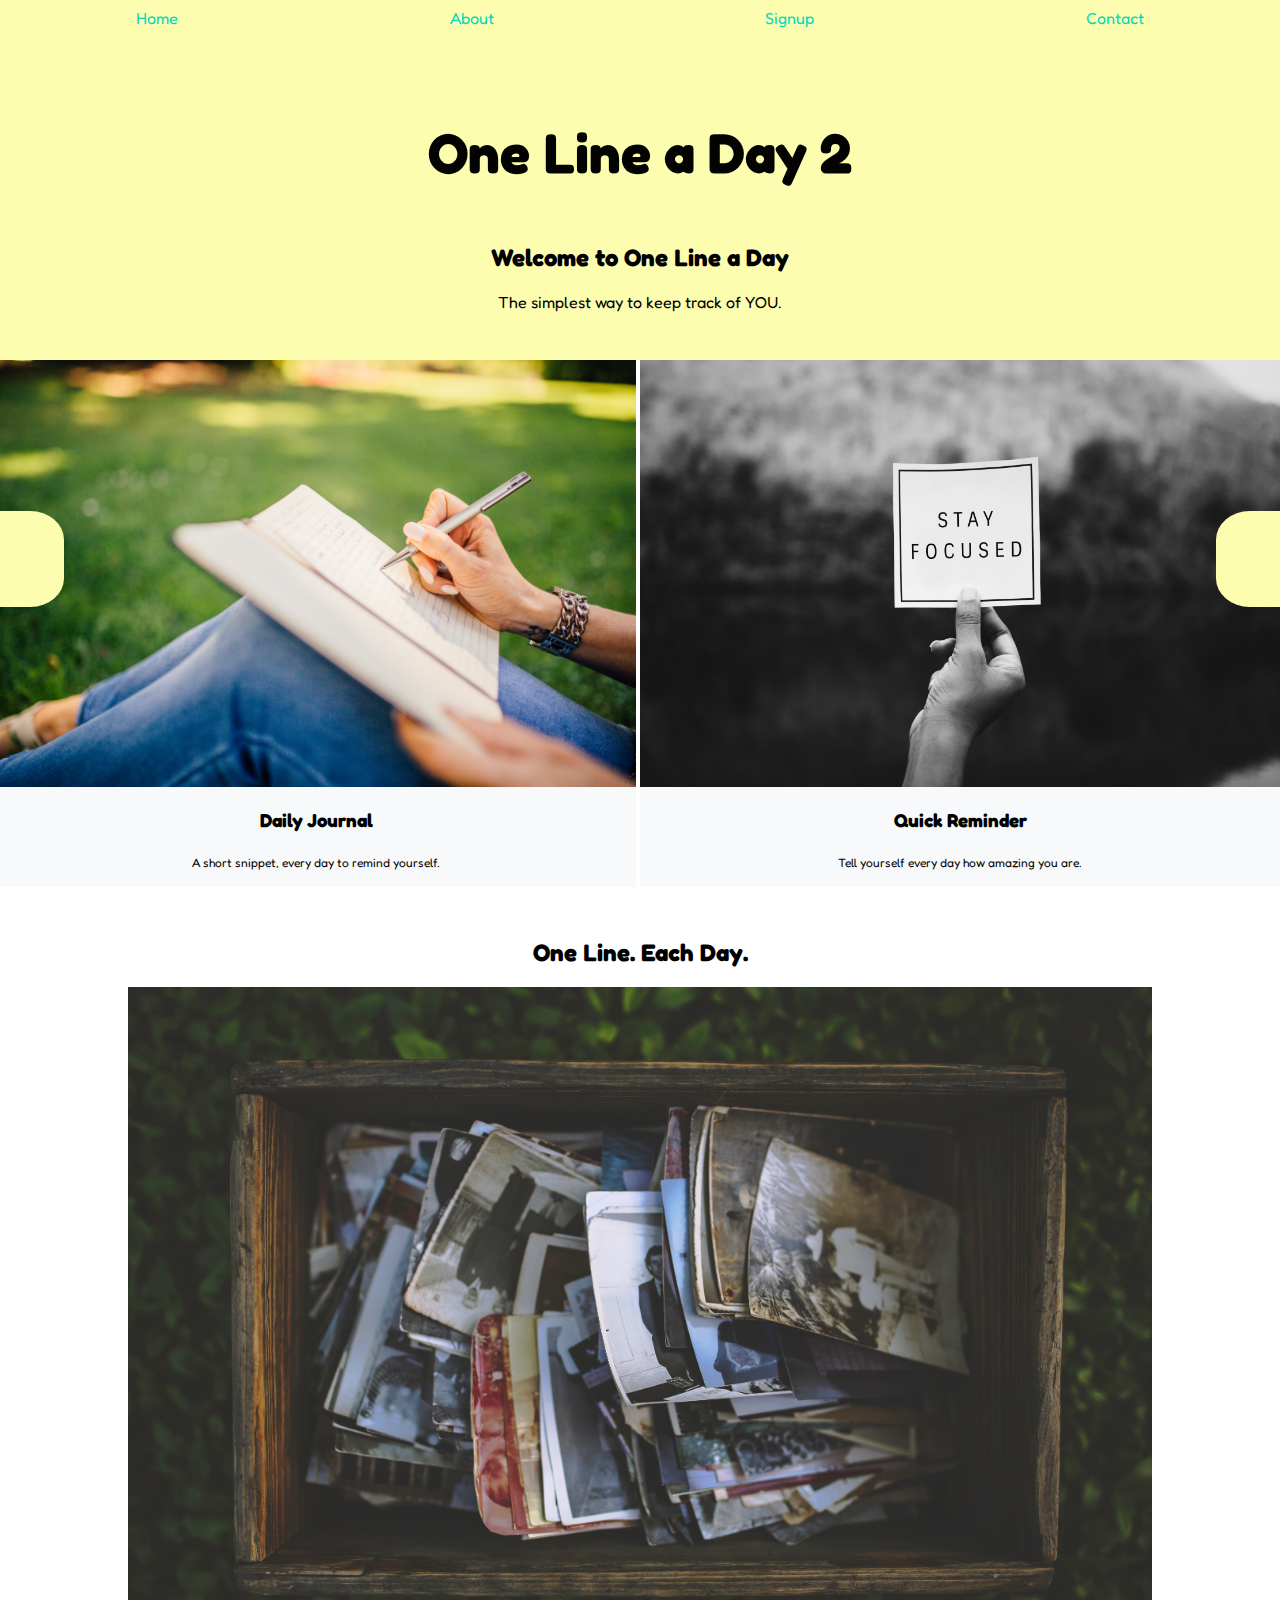
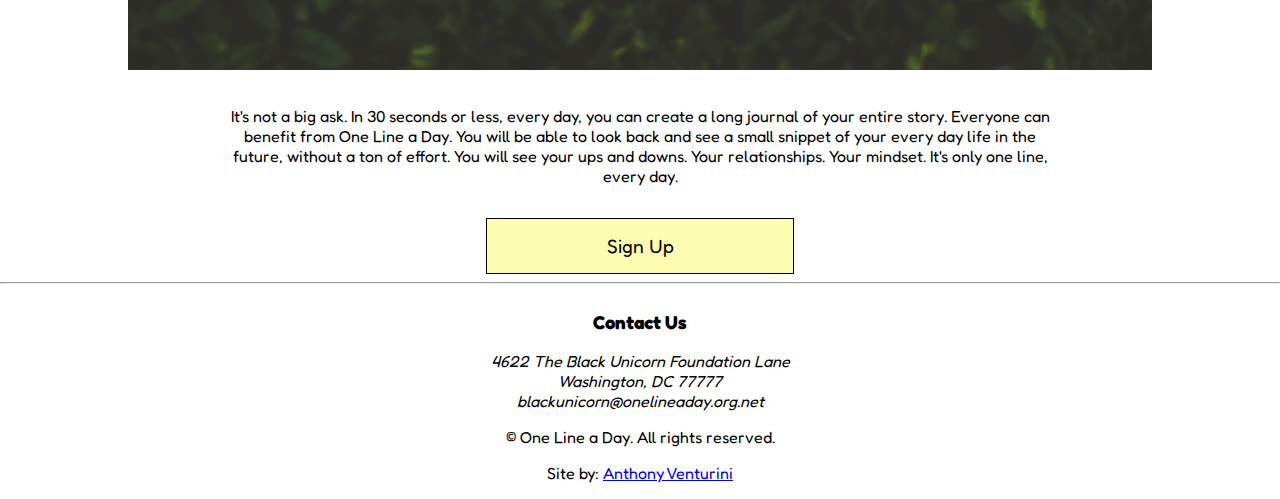
==== index.html @ 05a166d4 "add all structure to HTML, image files, as well as CSS to page -- lengthy commit due to pushing file" ====
<!DOCTYPE html>
<html>

<head>
    <title>One Line a Day</title>
    <meta charset="utf-8">
    <meta name="viewport" content="width=device-width, initial-scale=1, user-scalable=no">
    <link href="https://fonts.googleapis.com/css?family=Fredoka+One|Muli" rel="stylesheet">
    <link rel="stylesheet" href="index.less/index.css">
    <script src="index.js"></script>
</head>
<!-- Navigation -->
<nav id="main">
    <a class="top" href="">Home</a>
    <a class="top" href="">About</a>

    <a class="top" href="">Signup</a>
    <a class="top" href="">Contact</a>
</nav>

<body class="homepage">
    <!-- Banner -->
    <section id="banner">
        <header>
            <h1>One Line a Day 2</h1>
        </header>
        <div class="tops">

            <h2>Welcome to One Line a Day</h2>
            <p>
                The simplest way to keep track of YOU.
            </p>
        </div>
    </section>
    <div id="container">
        <!-- Carousel -->
        <section class="carousel">
            <div class="reel" style="overflow: visible; transform: translate(-4px, 0px);">

                <article class="">
                    <img src="images/pic01.jpg" alt="">
                    <header>
                        <h3>Daily Journal</h3>
                    </header>
                    <p>A short snippet, every day to remind yourself.
                    </p>
                </article>

                <article class="">
                    <img src="images/pic02.jpg" alt="">
                    <header>
                        <h3></a>Quick Reminder</h3>
                    </header>
                    <p>Tell yourself every day how amazing you are.</p>
                </article>

                <article class="">
                    <img src="images/pic03.jpg" alt="">
                    <header>
                        <h3>Looking Back</h3>
                    </header>
                    <p>So you never forget how far you have come.</p>
                </article>

                <article class="">
                    <img src="images/pic04.jpg" alt="">
                    <header>
                        <h3>Entertain yourself</h3>
                    </header>
                    <p>Be creative and have fun.</p>
                </article>

                <article class="">
                    <img src="images/pic05.jpg" alt="">
                    <header>
                        <h3>Something to share</h3>
                    </header>
                    <p>Each snippet is not just something personal.
                    </p>
                </article>

                <article class="">
                    <img src="images/pic01.jpg" alt=""></a>
                    <header>
                        <h3>Daily Journal</h3>
                    </header>
                    <p>A short snippet, every day to remind yourself who you are.
                    </p>
                </article>

                <article class="">
                    <img src="images/pic02.jpg" alt=""></a>
                    <header>
                        <h3><a href="#"></a>Quick Reminder</h3>
                    </header>
                    <p>Tell yourself every day how amazing you are.</p>
                </article>

                <article class="">
                    <img src="images/pic03.jpg" alt="">
                    <header>
                        <h3>Looking Back</h3>
                    </header>
                    <p>So you never forget how far you have come.</p>
                </article>

                <article class="">
                    <img src="images/pic04.jpg" alt="">
                    <header>
                        <h3>Entertain yourself</h3>
                    </header>
                    <p>Be creative and have fun.</p>
                </article>

                <article class="">
                    <img src="images/pic05.jpg" alt="">
                    <header>
                        <h3>Something to share</h3>
                    </header>
                    <p>Each snippet is not just something personal.
                    </p>
                </article>

            </div>
            <span class="forward" style=""></span><span class="backward" style=""></span>
        </section>

        <!-- Main -->
        <div class="wrapper">

            <article>
                <h2>One Line. Each Day.</h2>
                <a href="#" class="featured"><img src="images/pic03.jpg" alt=""></a>


                <p>
                    It's not a big ask. In 30 seconds or less, every day, you can create
                    a long journal of your entire story.

                    Everyone can benefit from One Line a Day. You will be able to look back and
                    see a small snippet of your every day life in the future, without a ton of
                    effort. You will see your ups and downs. Your relationships. Your mindset.
                    It's only one line, every day.
                </p>
                <button>
                    <a href="#" class="button">Sign Up</a>
                </button>
            </article>

        </div>

    </div>


    <hr>

    <div class="bottom">
        <!-- Contact -->
        <footer>
            <header>
                <h3>Contact Us</h3>
            </header>
            <address>
                4622 The Black Unicorn Foundation Lane <br>
                Washington, DC 77777 <br>
                blackunicorn@onelineaday.org.net
            </address>


            <!-- Copyright -->
            <div class="copyright">

                <p>© One Line a Day. All rights reserved.<p>
                        <p>Site by: <a href="http://github.com/adventurini">Anthony Venturini</a></p>

            </div>
        </footer>
    </div>

</body>

</html>
---- index.less/index.css ----
h1,
h2,
h3,
h4 .tops,
p,
button,
address,
ul,
ol {
  font-family: Fredoka One;
  text-align: center;
  text-decoration: none;
  color: black;
}
h1 {
  padding-top: 1rem;
  font-size: 3.5rem;
  color: #030301;
}
#main {
  display: flex;
  justify-content: space-around;
  width: 100%;
  height: 2rem;
  background-color: #FCFDAF;
}
#main a.top {
  text-decoration: none;
  color: #00D9C0;
  margin-top: 0.5rem;
  font-family: Fredoka One;
  background-color: #FCFDAF;
}
#main a:hover {
  color: #FF4365;
}
body {
  margin: 0 auto;
}
#banner {
  display: flex;
  justify-content: center;
  height: 100%;
  background-color: #FCFDAF;
  flex-wrap: wrap;
  padding: 2rem;
}
#banner header {
  width: 80%;
}
#banner .tops {
  width: 80%;
}
.container {
  width: 100%;
  margin: 0 auto;
}
.carousel {
  position: relative;
  overflow: hidden;
  padding: 0 0 2em 0;
  margin-bottom: 0;
}
.carousel .forward:before,
.carousel .backward:before {
  content: '';
  display: none;
  width: 7em;
  height: 6em;
  border-radius: 30%;
  background-color: #FCFDAF;
  position: absolute;
  top: 50%;
  margin-top: -8em;
  -moz-transition: background-color 0.35s ease-in-out;
  -webkit-transition: background-color 0.35s ease-in-out;
  -o-transition: background-color 0.35s ease-in-out;
  -ms-transition: background-color 0.35s ease-in-out;
  transition: background-color 0.35s ease-in-out;
  -webkit-backface-visibility: hidden;
}
@media (min-width: 500px) {
  .carousel .forward:before,
  .carousel .backward:before {
    display: block;
  }
}
.carousel .forward:after,
.carousel .backward:after {
  content: '';
  width: 3em;
  height: 3em;
  position: absolute;
  top: 50%;
  margin: -1.5em 0 0 0;
  background: url("images/arrow.svg") no-repeat center center;
}
.carousel .forward:hover:before,
.carousel .backward:hover:before {
  background-color: #FF4365;
  cursor: pointer;
}
.carousel .forward {
  right: 0;
}
.carousel .forward:before {
  right: -3em;
}
.carousel .forward:after {
  right: -0.25em;
}
.carousel .backward {
  left: 0;
}
.carousel .backward:before {
  left: -3em;
}
.carousel .backward:after {
  left: -0.25em;
  -moz-transform: scaleX(-1);
  -webkit-transform: scaleX(-1);
  -ms-transform: scaleX(-1);
  transform: scaleX(-1);
}
.carousel .reel {
  white-space: nowrap;
  position: relative;
  -webkit-overflow-scrolling: touch;
  padding: 0 2em 0 2em;
}
@media (min-width: 500px) {
  .carousel .reel {
    padding: 0;
  }
}
.carousel article {
  display: block;
  background: #F8F9FA;
  text-align: center;
  white-space: normal;
  -moz-transition: opacity 0.75s ease-in-out;
  -webkit-transition: opacity 0.75s ease-in-out;
  -ms-transition: opacity 0.75s ease-in-out;
  transition: opacity 0.75s ease-in-out;
}
@media (min-width: 500px) {
  .carousel article {
    display: inline-block;
    width: 50%;
  }
}
.carousel article img {
  position: relative;
  top: 0;
  width: 100%;
}
.carousel article p {
  text-align: center;
  font-size: 0.75rem;
  padding: 0.3rem;
}
.wrapper {
  display: flex;
  justify-content: center;
}
.wrapper article {
  display: flex;
  justify-content: center;
  flex-wrap: wrap;
  width: 80%;
}
.wrapper article a img {
  width: 100%;
  text-align: center;
}
.wrapper article button {
  border: 1px solid #030301;
  padding: 15px;
  width: 30%;
  background-color: #FCFDAF;
}
.wrapper article button a {
  font-size: 1.2rem;
  color: #030301;
  text-decoration: none;
}
.wrapper article button:hover {
  cursor: pointer;
  background-color: #FF4365;
}
.wrapper article p {
  width: 80%;
  padding: 1rem;
}
.bottom {
  display: flex;
  justify-content: center;
}
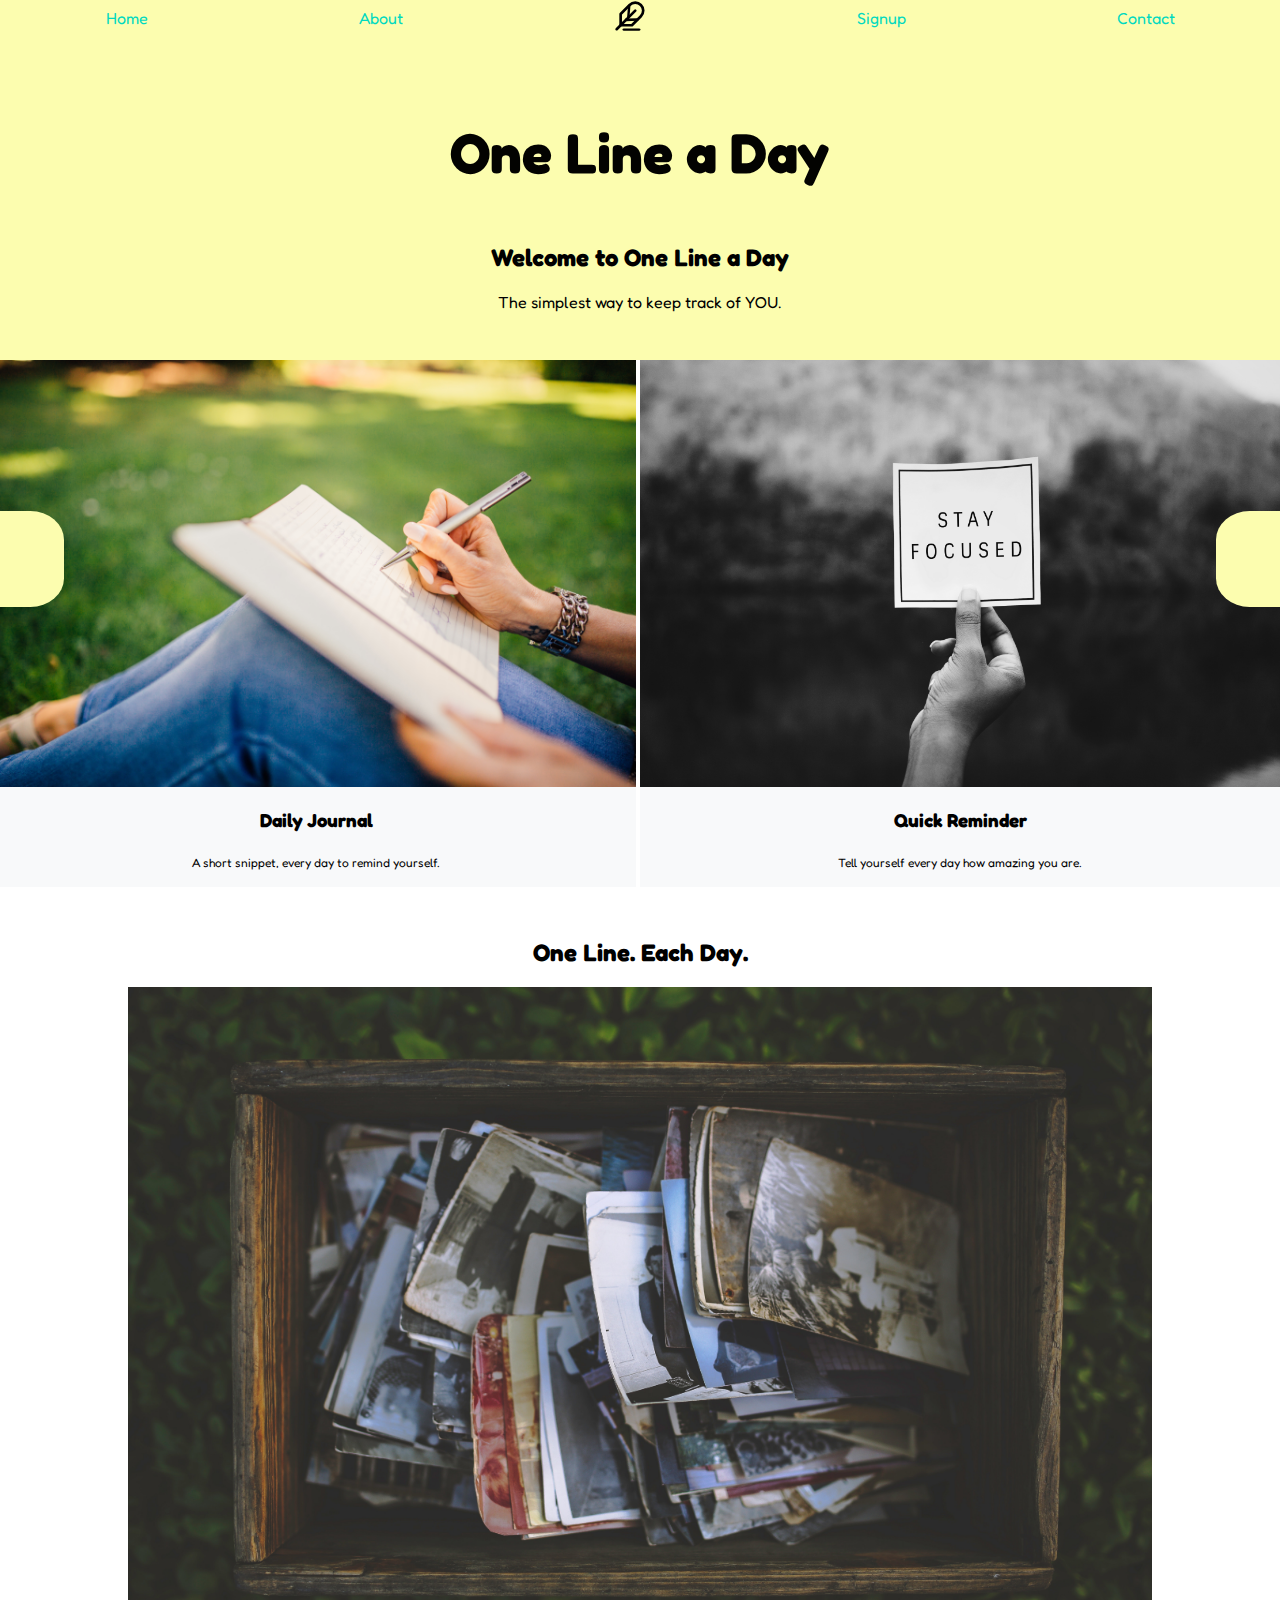
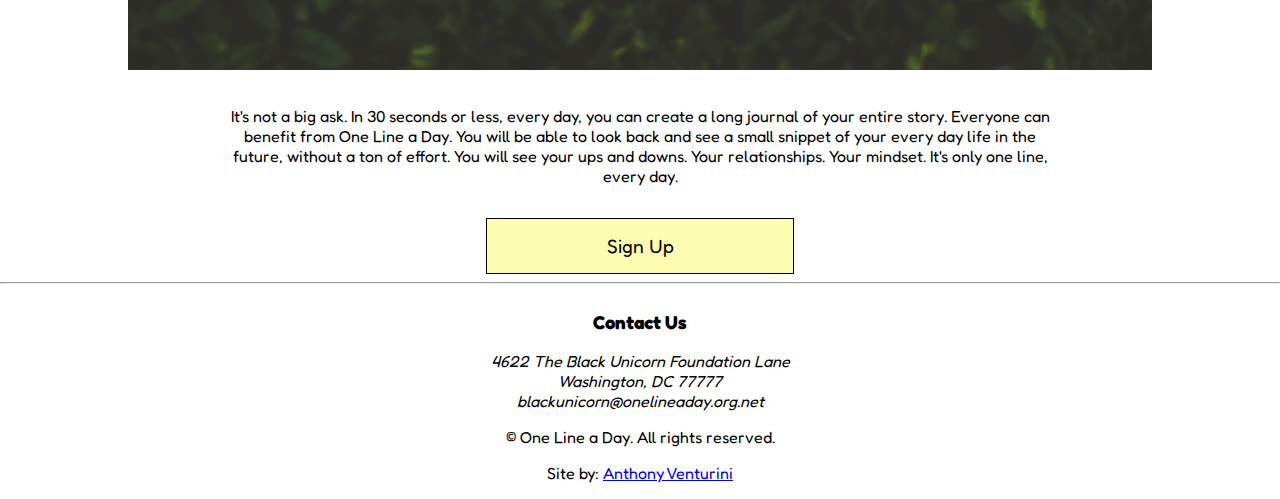
==== commit a46a4b50: "add logo to nav" ====
--- a/index.html
+++ b/index.html
@@ -13,7 +13,7 @@
 <nav id="main">
     <a class="top" href="">Home</a>
     <a class="top" href="">About</a>
-
+    <img src="images/logo.svg" alt="">
     <a class="top" href="">Signup</a>
     <a class="top" href="">Contact</a>
 </nav>
@@ -22,7 +22,7 @@
     <!-- Banner -->
     <section id="banner">
         <header>
-            <h1>One Line a Day 2</h1>
+            <h1>One Line a Day</h1>
         </header>
         <div class="tops">
 
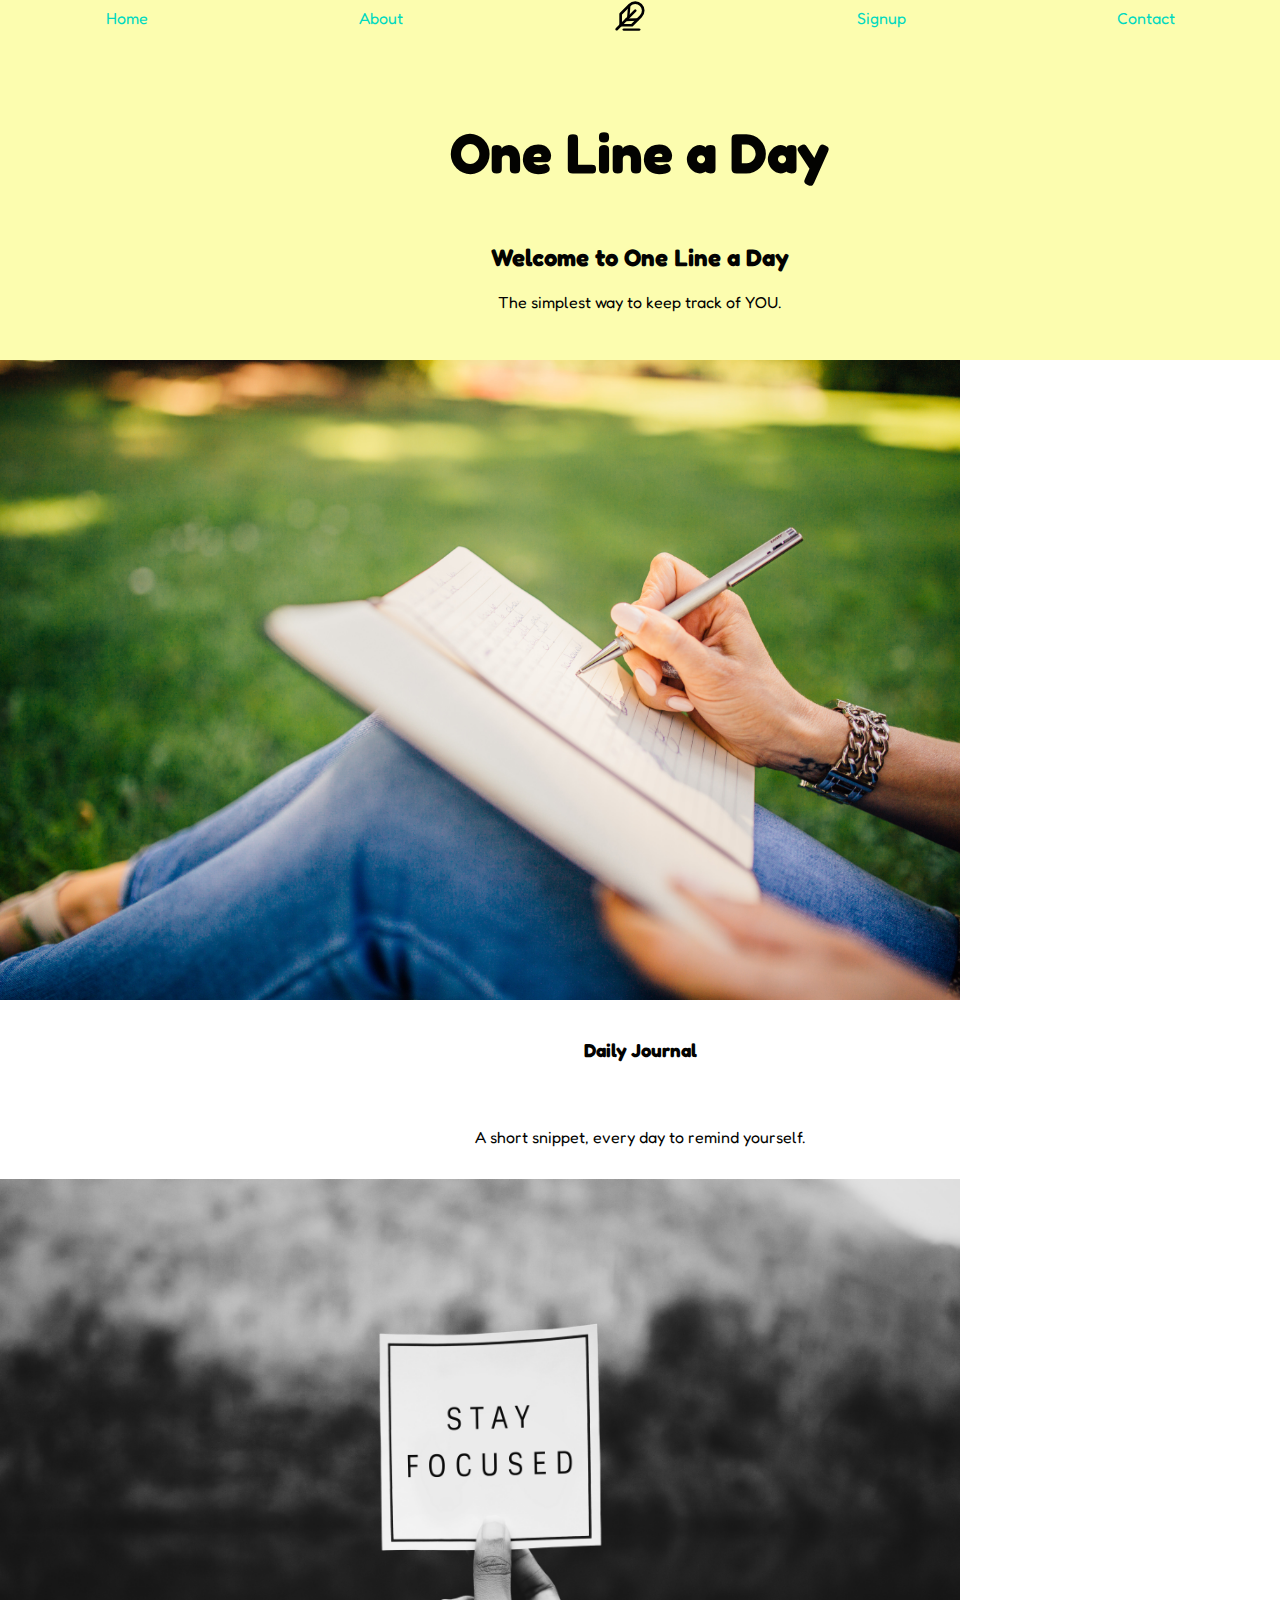
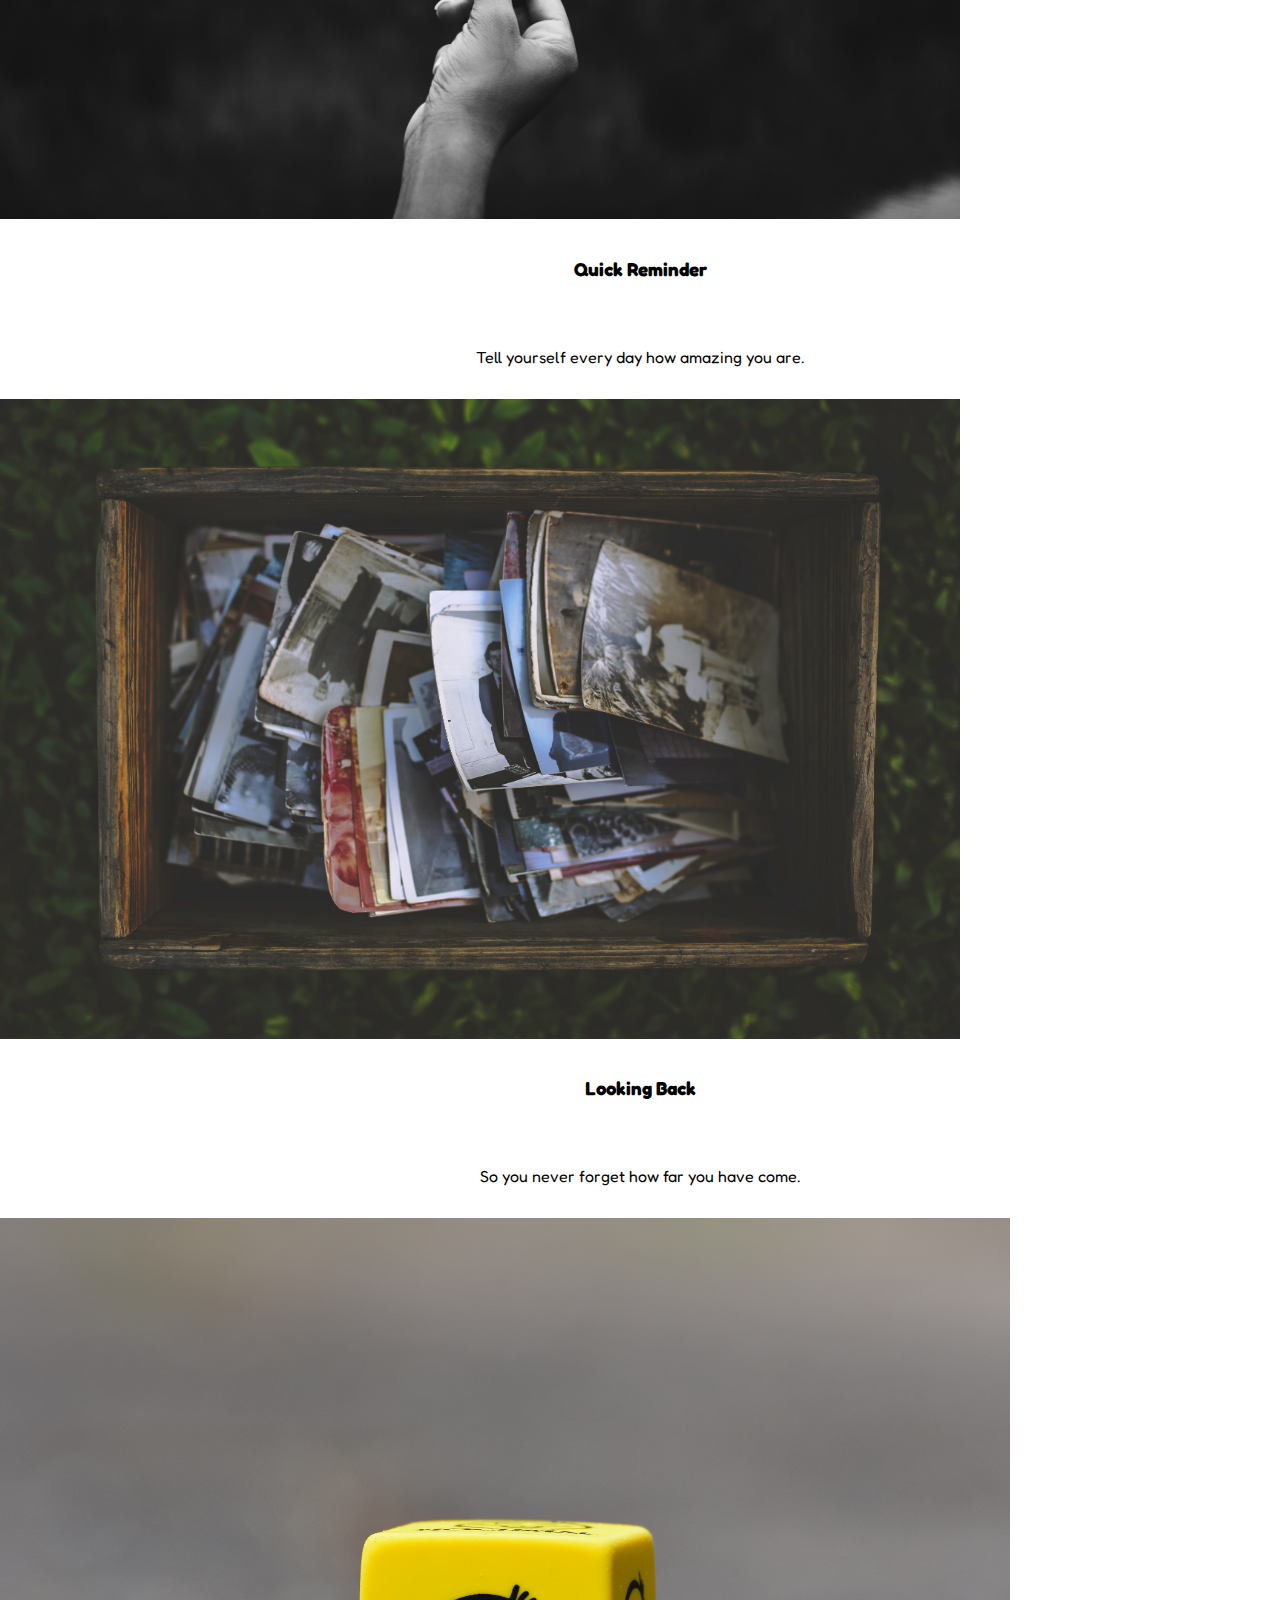
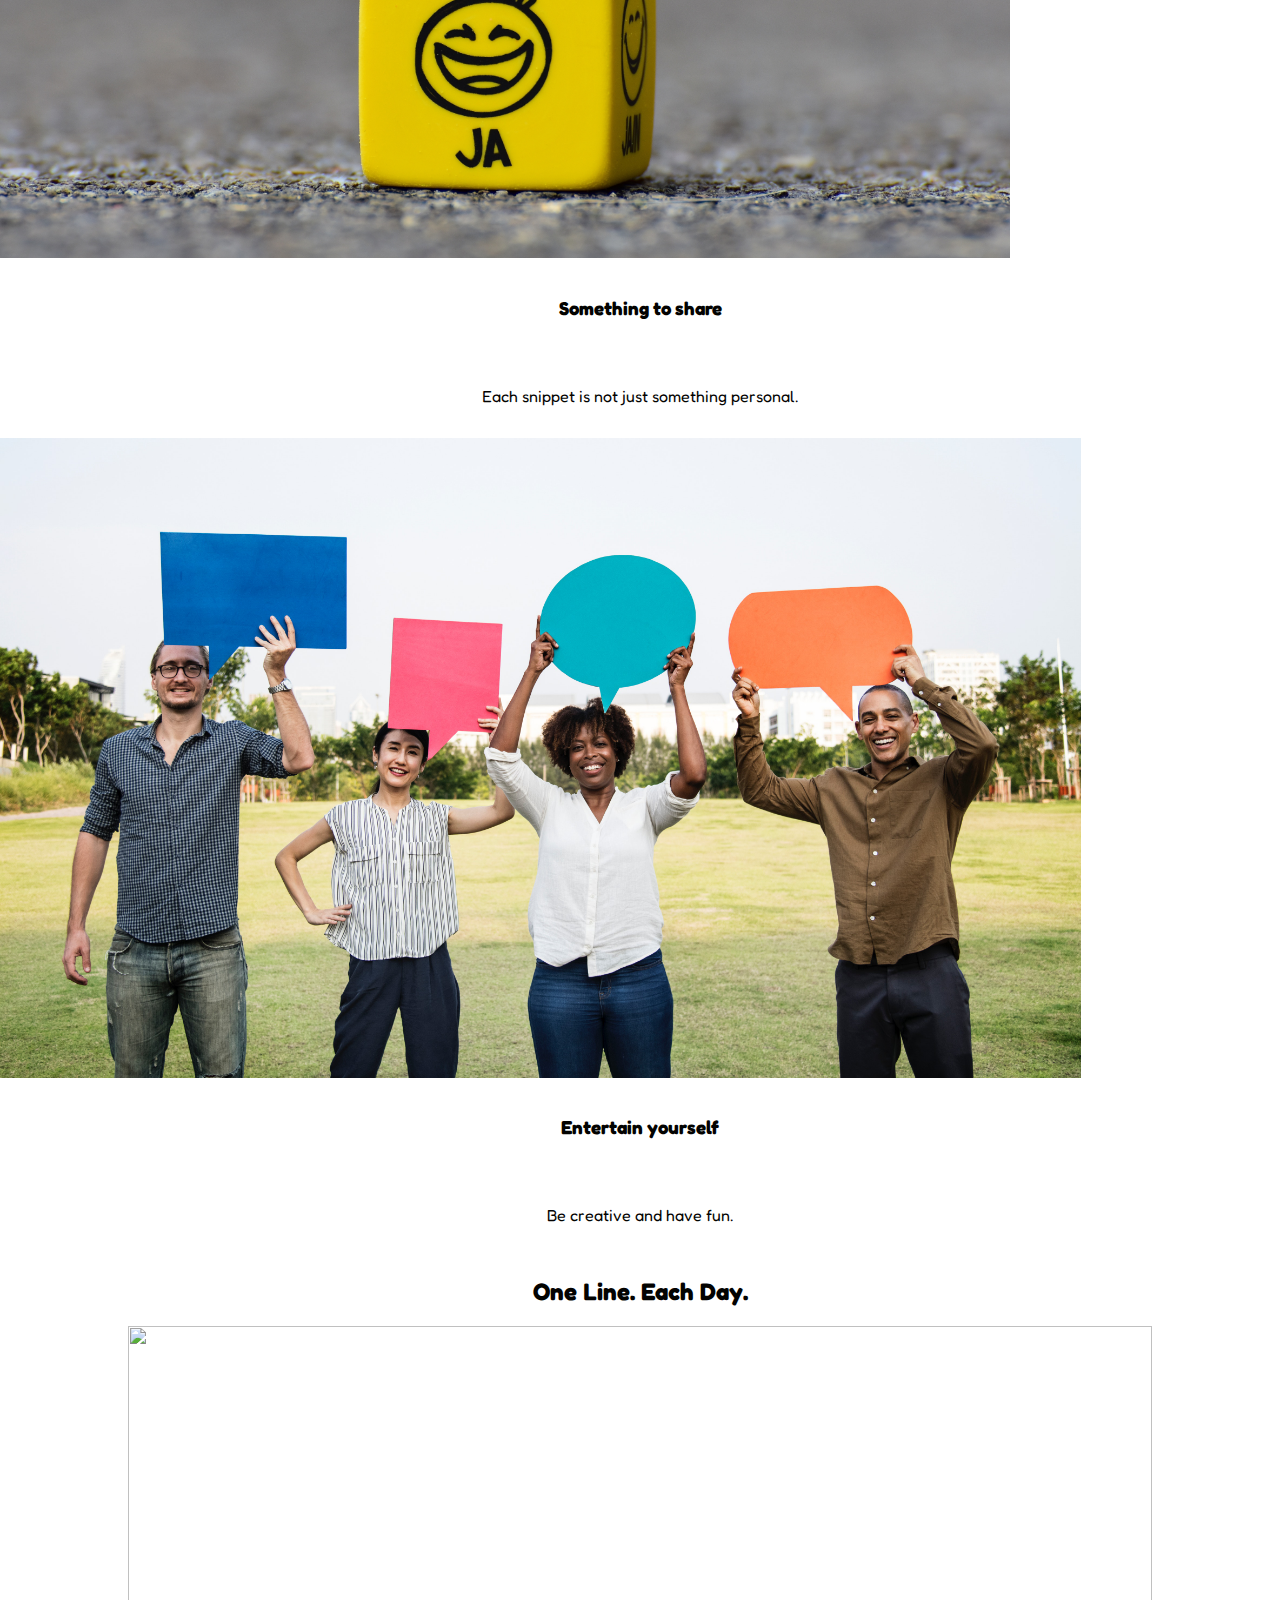
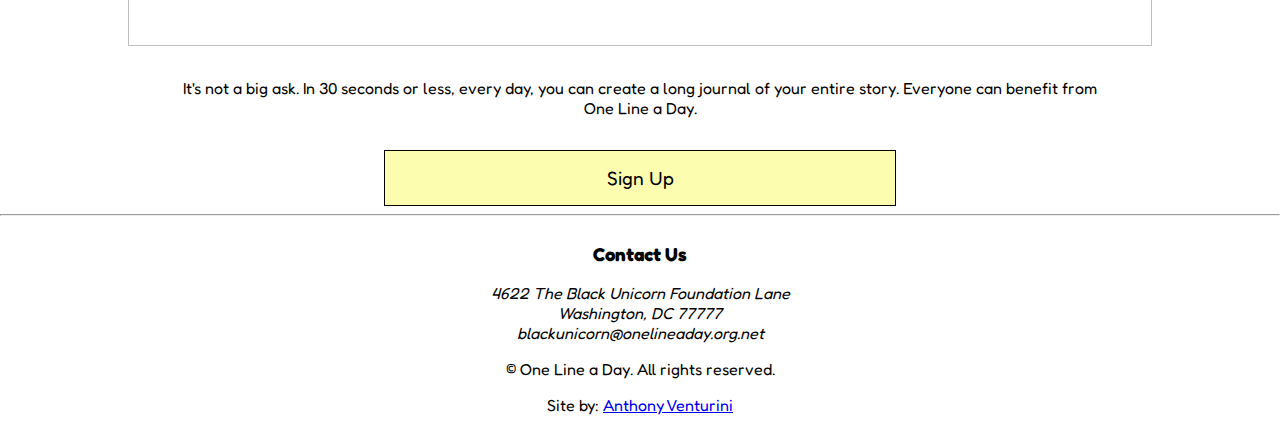
==== commit e9ce0cfc: "creaates carousel, adds logo, and cleans up margin/ padding" ====
--- a/index.html
+++ b/index.html
@@ -6,14 +6,19 @@
     <meta charset="utf-8">
     <meta name="viewport" content="width=device-width, initial-scale=1, user-scalable=no">
     <link href="https://fonts.googleapis.com/css?family=Fredoka+One|Muli" rel="stylesheet">
-    <link rel="stylesheet" href="index.less/index.css">
+    <link rel="stylesheet" href="https://stackpath.bootstrapcdn.com/bootstrap/4.2.1/css/bootstrap.min.css" integrity="sha384-GJzZqFGwb1QTTN6wy59ffF1BuGJpLSa9DkKMp0DgiMDm4iYMj70gZWKYbI706tWS" crossorigin="anonymous">
+    <script src="https://code.jquery.com/jquery-3.3.1.slim.min.js" integrity="sha384-q8i/X+965DzO0rT7abK41JStQIAqVgRVzpbzo5smXKp4YfRvH+8abtTE1Pi6jizo" crossorigin="anonymous"></script>
+    <script src="https://stackpath.bootstrapcdn.com/bootstrap/4.2.1/js/bootstrap.min.js" integrity="sha384-B0UglyR+jN6CkvvICOB2joaf5I4l3gm9GU6Hc1og6Ls7i6U/mkkaduKaBhlAXv9k" crossorigin="anonymous"></script>
+    <script src="https://cdnjs.cloudflare.com/ajax/libs/popper.js/1.14.6/umd/popper.min.js" integrity="sha384-wHAiFfRlMFy6i5SRaxvfOCifBUQy1xHdJ/yoi7FRNXMRBu5WHdZYu1hA6ZOblgut" crossorigin="anonymous"></script>
+    <link rel="stylesheet" href="./css/index2.css">
+    <script src="bootstrap.js"></script>
     <script src="index.js"></script>
 </head>
 <!-- Navigation -->
 <nav id="main">
     <a class="top" href="">Home</a>
     <a class="top" href="">About</a>
-    <img src="images/logo.svg" alt="">
+    <img class="logo" src="images/logo.svg" alt="">
     <a class="top" href="">Signup</a>
     <a class="top" href="">Contact</a>
 </nav>
@@ -32,55 +37,58 @@
             </p>
         </div>
     </section>
-    <div id="container">
-        <!-- Carousel -->
-        <section class="carousel">
+    <!-- Carousel Section on Desktop -->
+    <div class="carousel-container">
+    <div id="carouselExampleSlidesOnly" class="carousel slide" data-ride="carousel"  data-pause="false" data-interval="2000">
+        <div class="carousel-inner">
+          <div class="carousel-item active">
+              <img src="images/pic001.jpg" class="d-block w-100" alt="...">
+              <header>
+                <h3>Daily Journal</h3>
+            </header>
+            <p>A short snippet, every day to remind yourself.
+            </p>
+            </div>
+          <div class="carousel-item">
+            <img src="images/pic002.jpg" class="d-block w-100" alt="...">
+            <header>
+                <h3></a>Quick Reminder</h3>
+            </header>
+            <p>Tell yourself every day how amazing you are.</p>
+        
+          </div>
+          <div class="carousel-item">
+            <img src="images/pic03.jpg" class="d-block w-100" alt="...">
+            <header>
+                <h3>Looking Back</h3>
+            </header>
+            <p>So you never forget how far you have come.</p>
+          </div>
+          <div class="carousel-item">
+            <img src="images/pic04.jpg" class="d-block w-100" alt="...">
+            <header>
+                <h3>Something to share</h3>
+            </header>
+            <p>Each snippet is not just something personal.
+            </p>
+          </div>
+          <div class="carousel-item">
+            <img src="images/pic05.jpg" class="d-block w-100" alt="...">
+            <header>
+                <h3>Entertain yourself</h3>
+            </header>
+            <p>Be creative and have fun.</p>
+        </div>
+        </div>
+      </div>
+    </div>
+    <div class="bottom-section">
+        <!-- Aricle Section on Mobile -->
+        <section class="article-section">
             <div class="reel" style="overflow: visible; transform: translate(-4px, 0px);">
 
                 <article class="">
-                    <img src="images/pic01.jpg" alt="">
-                    <header>
-                        <h3>Daily Journal</h3>
-                    </header>
-                    <p>A short snippet, every day to remind yourself.
-                    </p>
-                </article>
-
-                <article class="">
-                    <img src="images/pic02.jpg" alt="">
-                    <header>
-                        <h3></a>Quick Reminder</h3>
-                    </header>
-                    <p>Tell yourself every day how amazing you are.</p>
-                </article>
-
-                <article class="">
-                    <img src="images/pic03.jpg" alt="">
-                    <header>
-                        <h3>Looking Back</h3>
-                    </header>
-                    <p>So you never forget how far you have come.</p>
-                </article>
-
-                <article class="">
-                    <img src="images/pic04.jpg" alt="">
-                    <header>
-                        <h3>Entertain yourself</h3>
-                    </header>
-                    <p>Be creative and have fun.</p>
-                </article>
-
-                <article class="">
-                    <img src="images/pic05.jpg" alt="">
-                    <header>
-                        <h3>Something to share</h3>
-                    </header>
-                    <p>Each snippet is not just something personal.
-                    </p>
-                </article>
-
-                <article class="">
-                    <img src="images/pic01.jpg" alt=""></a>
+                    <img src="images/pic001.jpg" alt=""></a>
                     <header>
                         <h3>Daily Journal</h3>
                     </header>
@@ -89,7 +97,7 @@
                 </article>
 
                 <article class="">
-                    <img src="images/pic02.jpg" alt=""></a>
+                    <img src="images/pic002.jpg" alt=""></a>
                     <header>
                         <h3><a href="#"></a>Quick Reminder</h3>
                     </header>
@@ -124,23 +132,18 @@
             </div>
             <span class="forward" style=""></span><span class="backward" style=""></span>
         </section>
-
-        <!-- Main -->
         <div class="wrapper">
 
             <article>
                 <h2>One Line. Each Day.</h2>
-                <a href="#" class="featured"><img src="images/pic03.jpg" alt=""></a>
+                <img src="images/pic06.jpg" alt="">
 
 
                 <p>
                     It's not a big ask. In 30 seconds or less, every day, you can create
                     a long journal of your entire story.
 
-                    Everyone can benefit from One Line a Day. You will be able to look back and
-                    see a small snippet of your every day life in the future, without a ton of
-                    effort. You will see your ups and downs. Your relationships. Your mindset.
-                    It's only one line, every day.
+                    Everyone can benefit from One Line a Day. 
                 </p>
                 <button>
                     <a href="#" class="button">Sign Up</a>
@@ -178,5 +181,4 @@
     </div>
 
 </body>
-
 </html>--- a/css/index2.css
+++ b/css/index2.css
@@ -0,0 +1,231 @@
+h1,
+h2,
+h3,
+h4 .tops,
+p,
+button,
+address,
+ul,
+ol {
+  font-family: Fredoka One;
+  text-align: center;
+  text-decoration: none;
+  color: #030301;
+}
+h1 {
+  padding-top: 1rem;
+  font-size: 3.5rem;
+  color: #030301;
+}
+#main {
+  display: flex;
+  justify-content: space-around;
+  width: 100%;
+  height: 2rem;
+  background-color: #FCFDAF;
+}
+@media (min-width: 500px) {
+  #main {
+    justify-content: space-around;
+  }
+}
+#main .top {
+  justify-content: space-evenly;
+  text-decoration: none;
+  color: #00D9C0;
+  margin-top: 0.5rem;
+  font-family: Fredoka One;
+  background-color: #FCFDAF;
+}
+#main img {
+  width: 32px;
+}
+#main a:hover .logo:hover {
+  color: #FF4365;
+  cursor: pointer;
+}
+body {
+  margin: 0 auto;
+}
+body #banner {
+  display: flex;
+  justify-content: center;
+  height: 100%;
+  background-color: #FCFDAF;
+  flex-wrap: wrap;
+  padding: 2rem;
+}
+body #banner header {
+  width: 80%;
+}
+body #banner .tops {
+  width: 80%;
+}
+body .carousel-container {
+  display: none;
+}
+@media (min-width: 500px) {
+  body .carousel-container {
+    display: block;
+  }
+}
+body .carousel-container .carousel-item img {
+  height: 40rem;
+}
+body .carousel-container .carousel-item header {
+  padding: 1rem;
+}
+body .carousel-container .carousel-item p {
+  padding: 1rem;
+}
+body .bottom-section {
+  width: 100%;
+  margin: 0 auto;
+}
+body .bottom-section .article-section {
+  position: relative;
+  overflow: hidden;
+  padding: 0 0 2em 0;
+  margin-bottom: 0;
+}
+@media (min-width: 500px) {
+  body .bottom-section .article-section {
+    display: none;
+  }
+}
+body .bottom-section .article-section .reel {
+  white-space: nowrap;
+  position: relative;
+  -webkit-overflow-scrolling: touch;
+  padding: 0 2em 0 2em;
+}
+@media (min-width: 500px) {
+  body .bottom-section .article-section .reel {
+    padding: 0;
+  }
+}
+body .bottom-section .article-section .reel .forward:before,
+body .bottom-section .article-section .reel .backward:before {
+  content: '';
+  display: none;
+  width: 7em;
+  height: 6em;
+  border-radius: 30%;
+  background-color: #FCFDAF;
+  position: absolute;
+  top: 50%;
+  margin-top: -8em;
+  -moz-transition: background-color 0.35s ease-in-out;
+  -webkit-transition: background-color 0.35s ease-in-out;
+  -o-transition: background-color 0.35s ease-in-out;
+  -ms-transition: background-color 0.35s ease-in-out;
+  transition: background-color 0.35s ease-in-out;
+  -webkit-backface-visibility: hidden;
+}
+@media (min-width: 500px) {
+  body .bottom-section .article-section .reel .forward:before,
+  body .bottom-section .article-section .reel .backward:before {
+    display: block;
+  }
+}
+body .bottom-section .article-section .reel .forward:after,
+body .bottom-section .article-section .reel .backward:after {
+  content: '';
+  width: 3em;
+  height: 3em;
+  position: absolute;
+  top: 50%;
+  margin: -1.5em 0 0 0;
+}
+body .bottom-section .article-section .reel .forward:hover:before,
+body .bottom-section .article-section .reel .backward:hover:before {
+  background-color: #FF4365;
+  cursor: pointer;
+}
+body .bottom-section .article-section .reel .forward {
+  right: 0;
+}
+body .bottom-section .article-section .reel .forward:before {
+  right: -3em;
+}
+body .bottom-section .article-section .reel .forward:after {
+  right: -0.25em;
+}
+body .bottom-section .article-section .reel .backward {
+  left: 0;
+}
+body .bottom-section .article-section .reel .backward:before {
+  left: -3em;
+}
+body .bottom-section .article-section .reel .backward:after {
+  left: -0.25em;
+  -moz-transform: scaleX(-1);
+  -webkit-transform: scaleX(-1);
+  -ms-transform: scaleX(-1);
+  transform: scaleX(-1);
+}
+body .bottom-section .article-section .reel article {
+  display: block;
+  background: #F8F9FA;
+  text-align: center;
+  padding: 0 1em 3em 1em;
+  margin: 0 0 0 0;
+  white-space: normal;
+  -moz-transition: opacity 0.75s ease-in-out;
+  -webkit-transition: opacity 0.75s ease-in-out;
+  -ms-transition: opacity 0.75s ease-in-out;
+  transition: opacity 0.75s ease-in-out;
+}
+@media (min-width: 500px) {
+  body .bottom-section .article-section .reel article {
+    display: inline-block;
+    width: 50%;
+  }
+}
+body .bottom-section .article-section .reel article img {
+  position: relative;
+  top: 0;
+  width: 100%;
+}
+body .bottom-section .article-section .reel article p {
+  text-align: center;
+  font-size: 0.75rem;
+  padding: 0.3rem;
+}
+body .bottom-section .wrapper {
+  display: flex;
+  justify-content: center;
+}
+body .bottom-section .wrapper article {
+  display: flex;
+  justify-content: center;
+  flex-wrap: wrap;
+  width: 80%;
+}
+body .bottom-section .wrapper article img {
+  width: 100%;
+  height: 20rem;
+}
+body .bottom-section .wrapper article button {
+  border: 1px solid #030301;
+  padding: 15px;
+  width: 50%;
+  background-color: #FCFDAF;
+}
+body .bottom-section .wrapper article button a {
+  font-size: 1.2rem;
+  color: #030301;
+  text-decoration: none;
+}
+body .bottom-section .wrapper article button:hover {
+  cursor: pointer;
+  background-color: #FF4365;
+}
+body .bottom-section .wrapper article p {
+  width: 90%;
+  padding: 1rem;
+}
+body .bottom {
+  display: flex;
+  justify-content: center;
+}
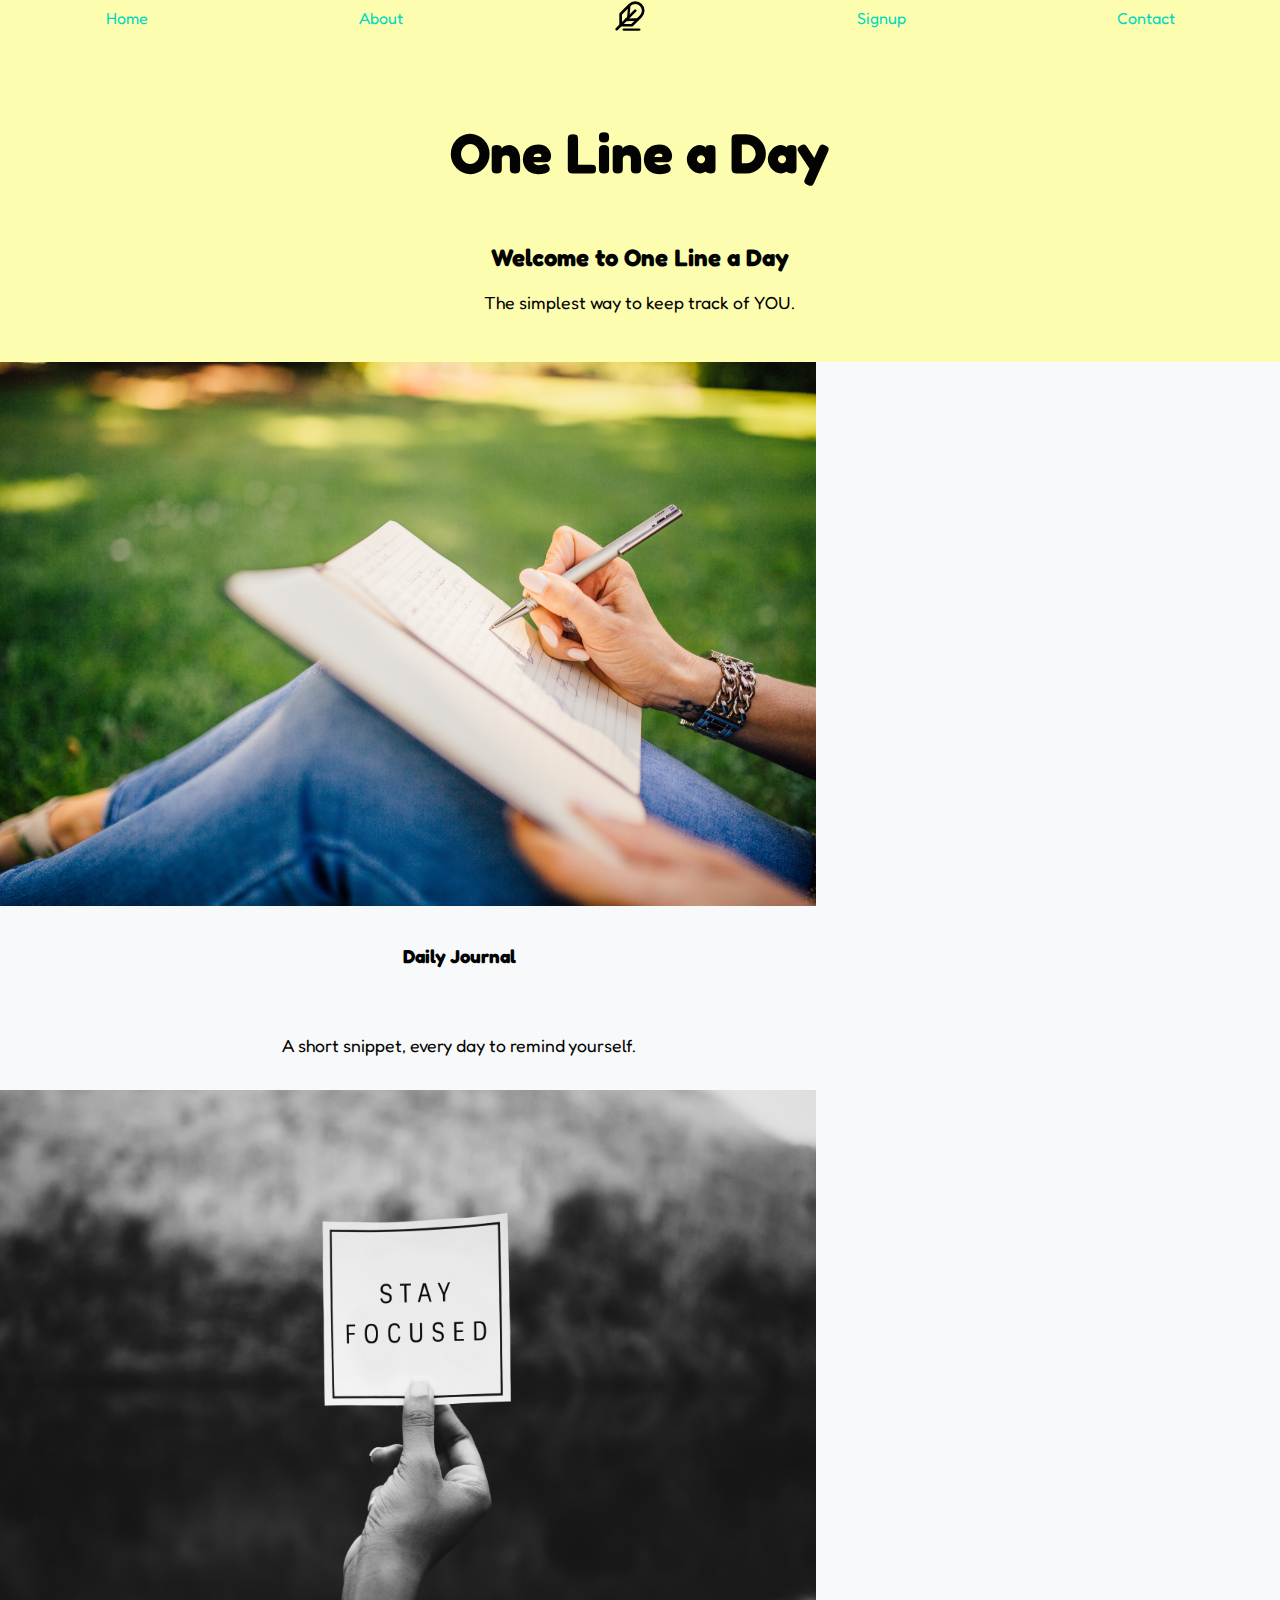
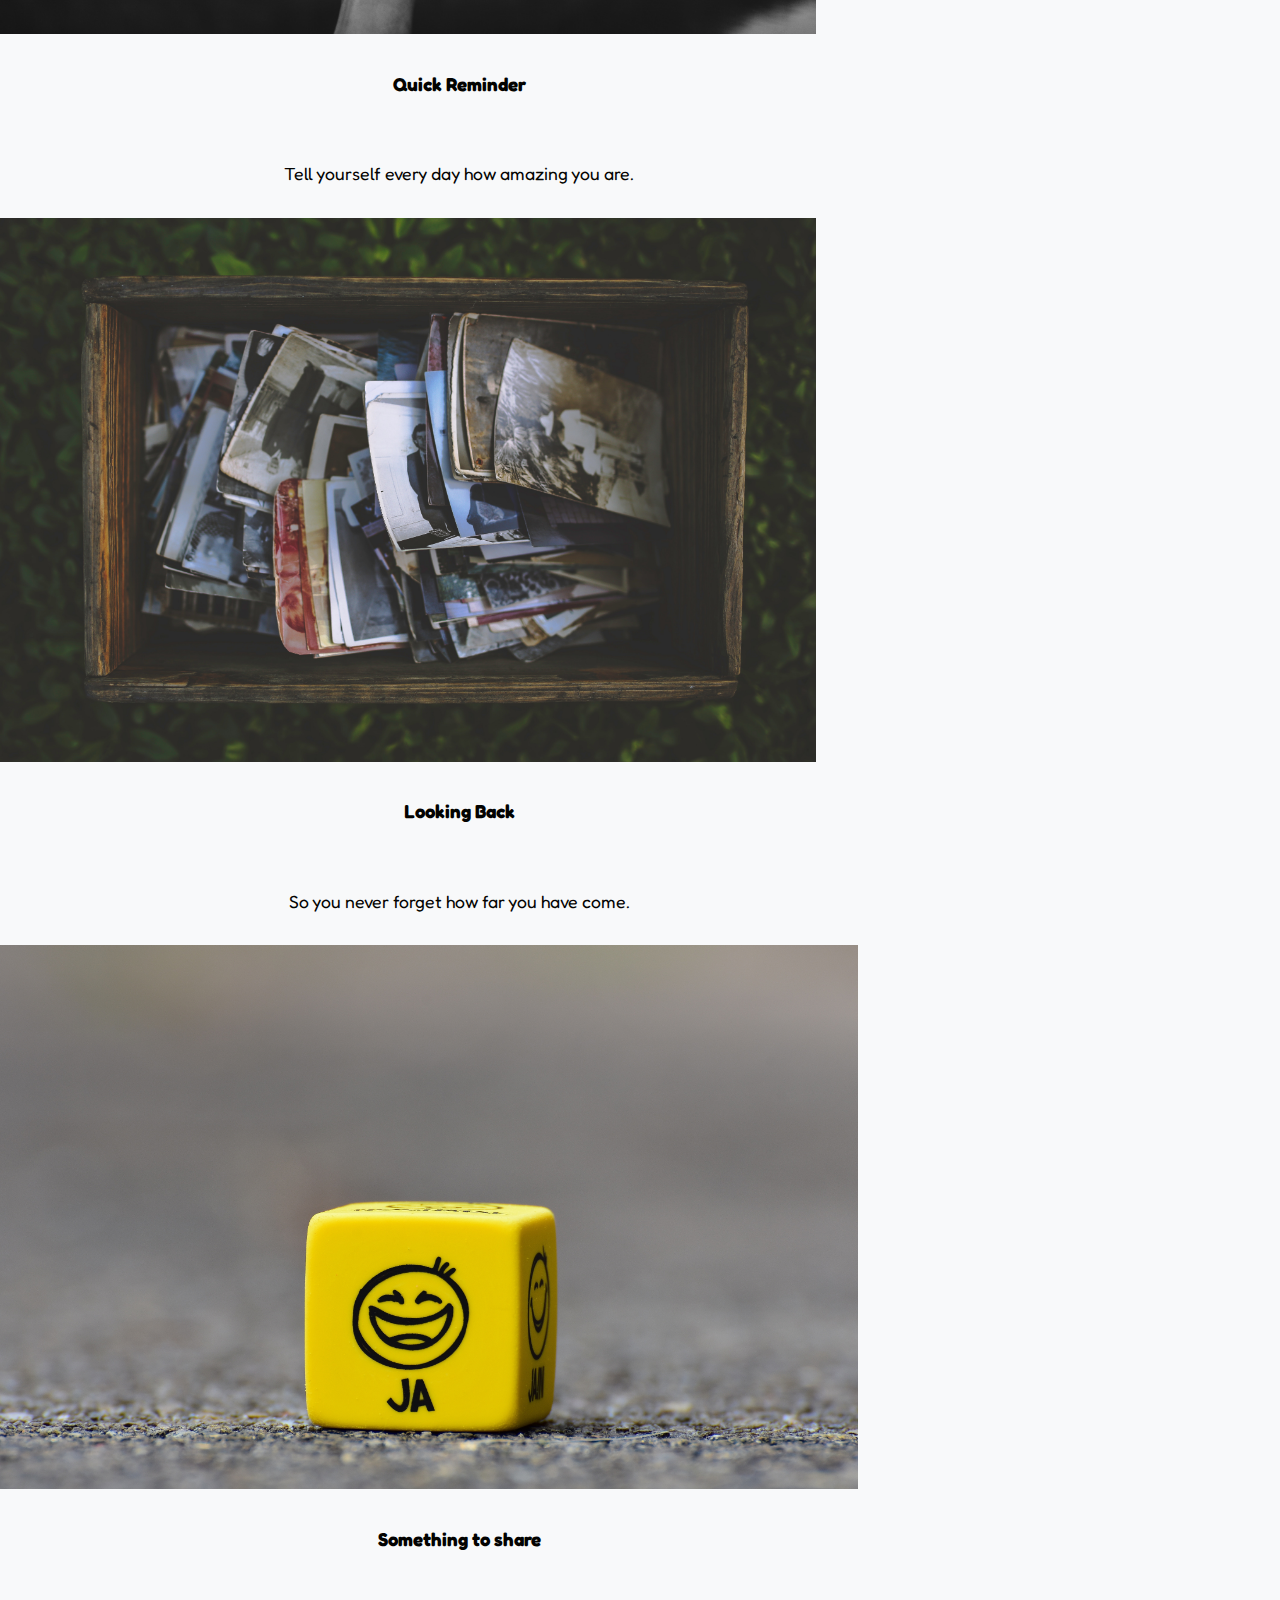
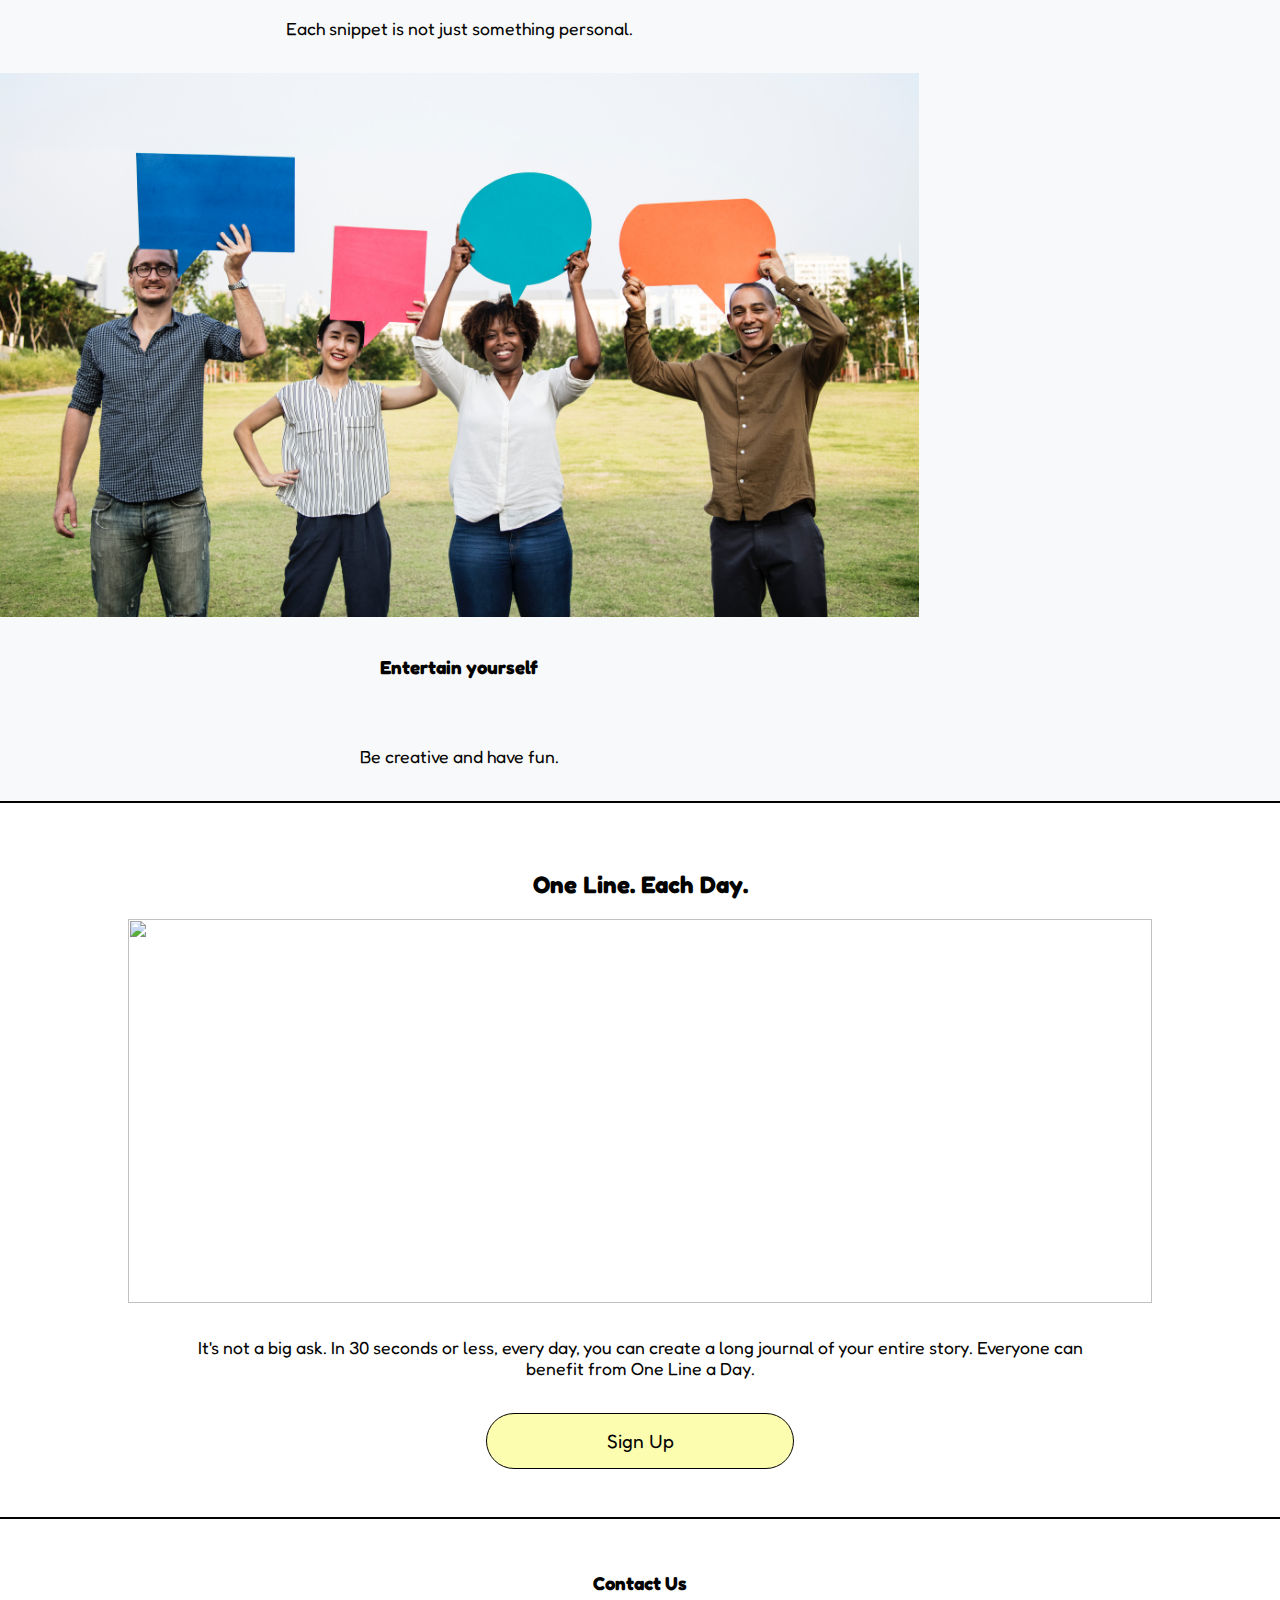
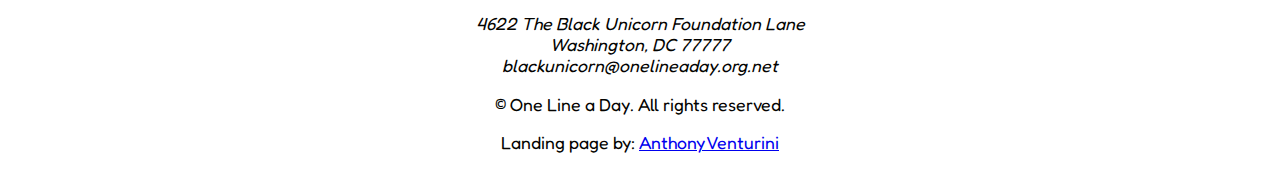
==== commit 8cd78800: "creates about us page and tidy up some organization" ====
--- a/index.html
+++ b/index.html
@@ -15,12 +15,12 @@
     <script src="index.js"></script>
 </head>
 <!-- Navigation -->
-<nav id="main">
-    <a class="top" href="">Home</a>
-    <a class="top" href="">About</a>
+<nav id="main-nav">
+    <a class="top-nav" href="">Home</a>
+    <a class="top-nav" href="about-us.html">About</a>
     <img class="logo" src="images/logo.svg" alt="">
-    <a class="top" href="">Signup</a>
-    <a class="top" href="">Contact</a>
+    <a class="top-nav" href="">Signup</a>
+    <a class="top-nav" href="">Contact</a>
 </nav>
 
 <body class="homepage">
@@ -39,7 +39,7 @@
     </section>
     <!-- Carousel Section on Desktop -->
     <div class="carousel-container">
-    <div id="carouselExampleSlidesOnly" class="carousel slide" data-ride="carousel"  data-pause="false" data-interval="2000">
+    <div id="carouselExampleSlidesOnly" class="carousel slide" data-ride="carousel"  data-pause="false" data-interval="3000">
         <div class="carousel-inner">
           <div class="carousel-item active">
               <img src="images/pic001.jpg" class="d-block w-100" alt="...">
@@ -155,8 +155,6 @@
     </div>
 
 
-    <hr>
-
     <div class="bottom">
         <!-- Contact -->
         <footer>
@@ -174,7 +172,7 @@
             <div class="copyright">
 
                 <p>© One Line a Day. All rights reserved.<p>
-                        <p>Site by: <a href="http://github.com/adventurini">Anthony Venturini</a></p>
+                        <p>Landing page by: <a href="http://github.com/adventurini">Anthony Venturini</a></p>
 
             </div>
         </footer>
--- a/css/index2.css
+++ b/css/index2.css
@@ -17,7 +17,24 @@
   font-size: 3.5rem;
   color: #030301;
 }
-#main {
+p,
+address {
+  font-size: 0.8rem;
+  font-weight: none;
+}
+@media (min-width: 500px) {
+  p,
+  address {
+    font-size: 1rem;
+  }
+}
+@media (min-width: 800px) {
+  p,
+  address {
+    font-size: 1.1rem;
+  }
+}
+#main-nav {
   display: flex;
   justify-content: space-around;
   width: 100%;
@@ -25,11 +42,11 @@
   background-color: #FCFDAF;
 }
 @media (min-width: 500px) {
-  #main {
+  #main-nav {
     justify-content: space-around;
   }
 }
-#main .top {
+#main-nav .top-nav {
   justify-content: space-evenly;
   text-decoration: none;
   color: #00D9C0;
@@ -37,10 +54,8 @@
   font-family: Fredoka One;
   background-color: #FCFDAF;
 }
-#main img {
-  width: 32px;
-}
-#main a:hover .logo:hover {
+#main-nav .top-nav:hover,
+#main-nav .logo {
   color: #FF4365;
   cursor: pointer;
 }
@@ -53,7 +68,13 @@
   height: 100%;
   background-color: #FCFDAF;
   flex-wrap: wrap;
+  margin-bottom: 1rem;
   padding: 2rem;
+}
+@media (min-width: 500px) {
+  body #banner {
+    margin-bottom: 0;
+  }
 }
 body #banner header {
   width: 80%;
@@ -66,11 +87,29 @@
 }
 @media (min-width: 500px) {
   body .carousel-container {
-    display: block;
+    background-color: #F8F9FA;
+    display: flex;
+    border-bottom: solid 2px #030301;
+    margin-bottom: 3rem;
   }
 }
 body .carousel-container .carousel-item img {
-  height: 40rem;
+  height: 33rem;
+}
+@media (min-width: 500px) {
+  body .carousel-container .carousel-item img {
+    height: 26rem;
+  }
+}
+@media (min-width: 800px) {
+  body .carousel-container .carousel-item img {
+    height: 30rem;
+  }
+}
+@media (min-width: 1000px) {
+  body .carousel-container .carousel-item img {
+    height: 34rem;
+  }
 }
 body .carousel-container .carousel-item header {
   padding: 1rem;
@@ -195,6 +234,7 @@
 body .bottom-section .wrapper {
   display: flex;
   justify-content: center;
+  border-bottom: 2px solid #030301;
 }
 body .bottom-section .wrapper article {
   display: flex;
@@ -204,13 +244,30 @@
 }
 body .bottom-section .wrapper article img {
   width: 100%;
-  height: 20rem;
+  height: 15rem;
+}
+@media (min-width: 500px) {
+  body .bottom-section .wrapper article img {
+    height: 20rem;
+  }
+}
+@media (min-width: 800px) {
+  body .bottom-section .wrapper article img {
+    height: 24rem;
+  }
 }
 body .bottom-section .wrapper article button {
   border: 1px solid #030301;
+  border-radius: 100px;
   padding: 15px;
+  margin-bottom: 3rem;
   width: 50%;
   background-color: #FCFDAF;
+}
+@media (min-width: 500px) {
+  body .bottom-section .wrapper article button {
+    width: 30%;
+  }
 }
 body .bottom-section .wrapper article button a {
   font-size: 1.2rem;
@@ -225,7 +282,23 @@
   width: 90%;
   padding: 1rem;
 }
+body .about-page {
+  display: flex;
+  justify-content: center;
+  flex-wrap: wrap;
+  overflow: visible;
+}
+body .about-page .about {
+  width: 80%;
+  padding: 2rem;
+}
+body .about-page .about img {
+  width: 100%;
+  padding: 1.5rem;
+}
 body .bottom {
-  display: flex;
-  justify-content: center;
-}
+  margin-top: 2rem;
+  padding: 0.2rem;
+  display: flex;
+  justify-content: center;
+}
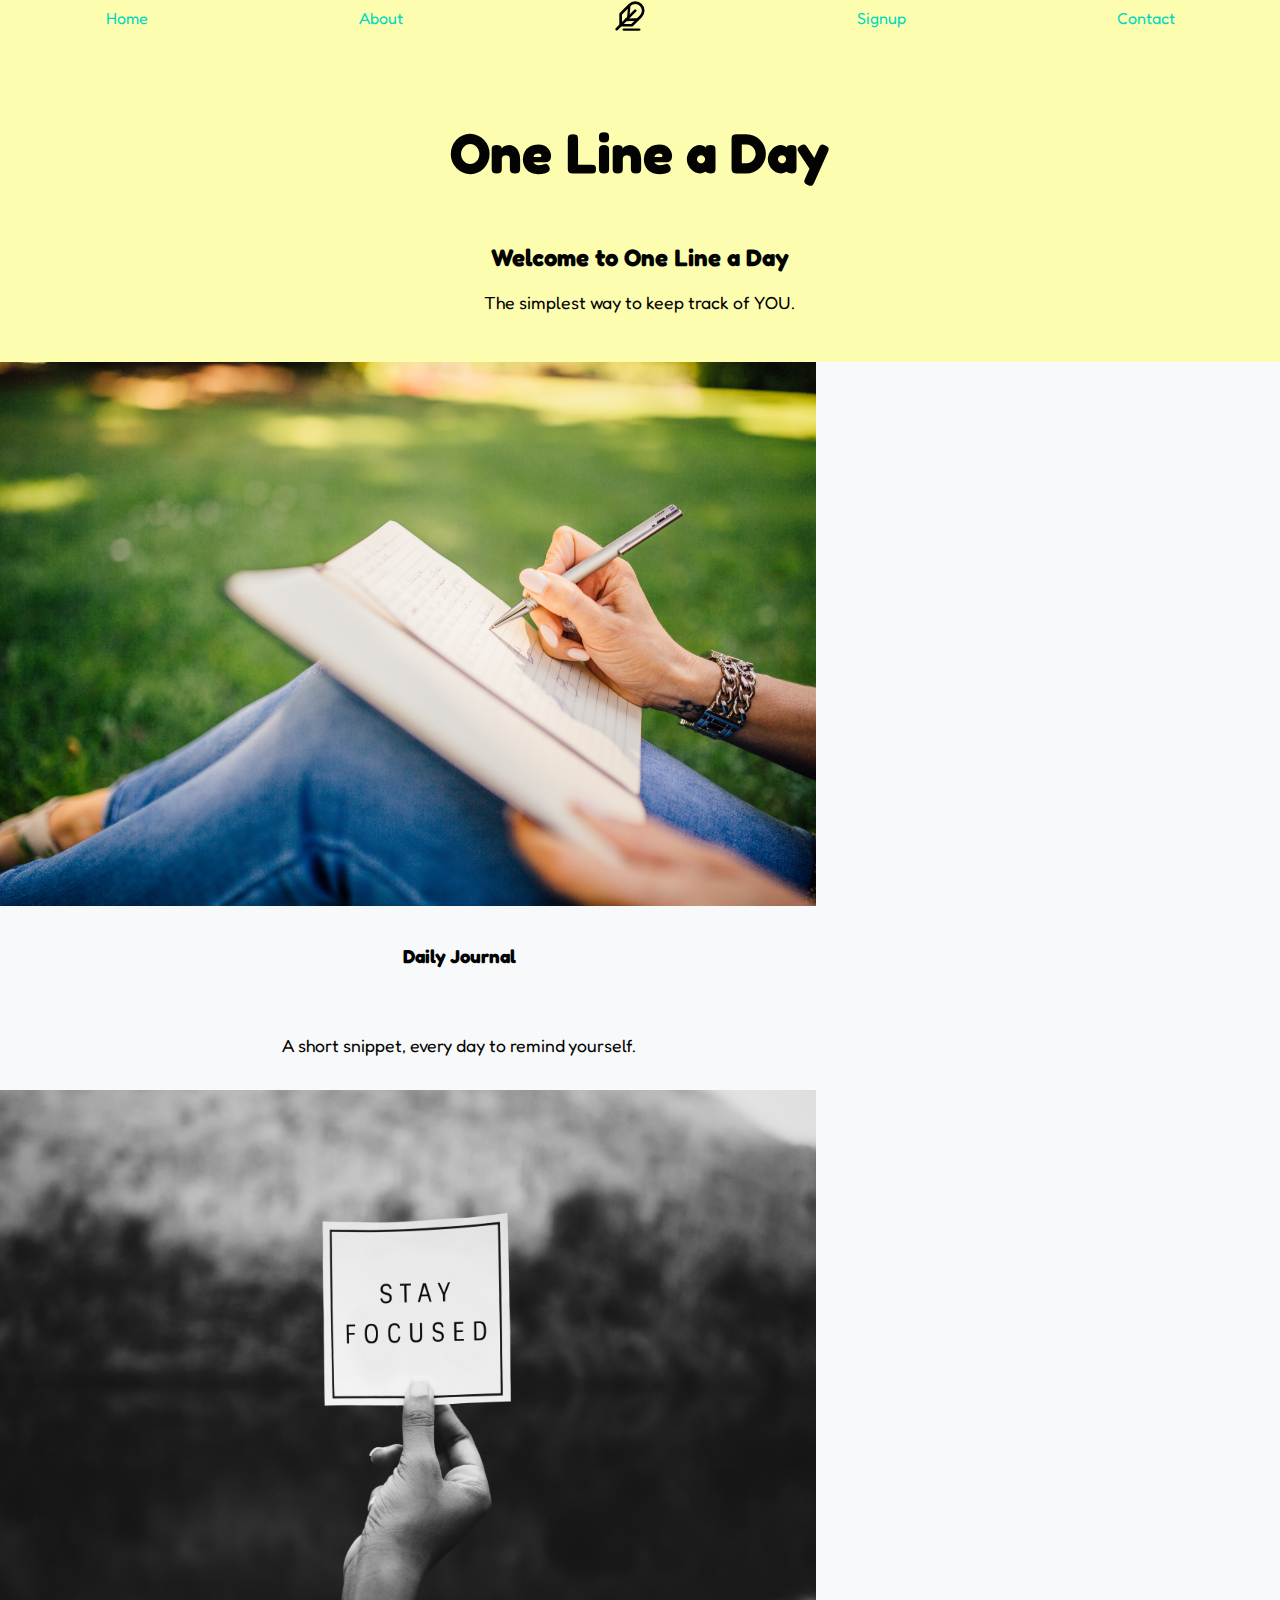
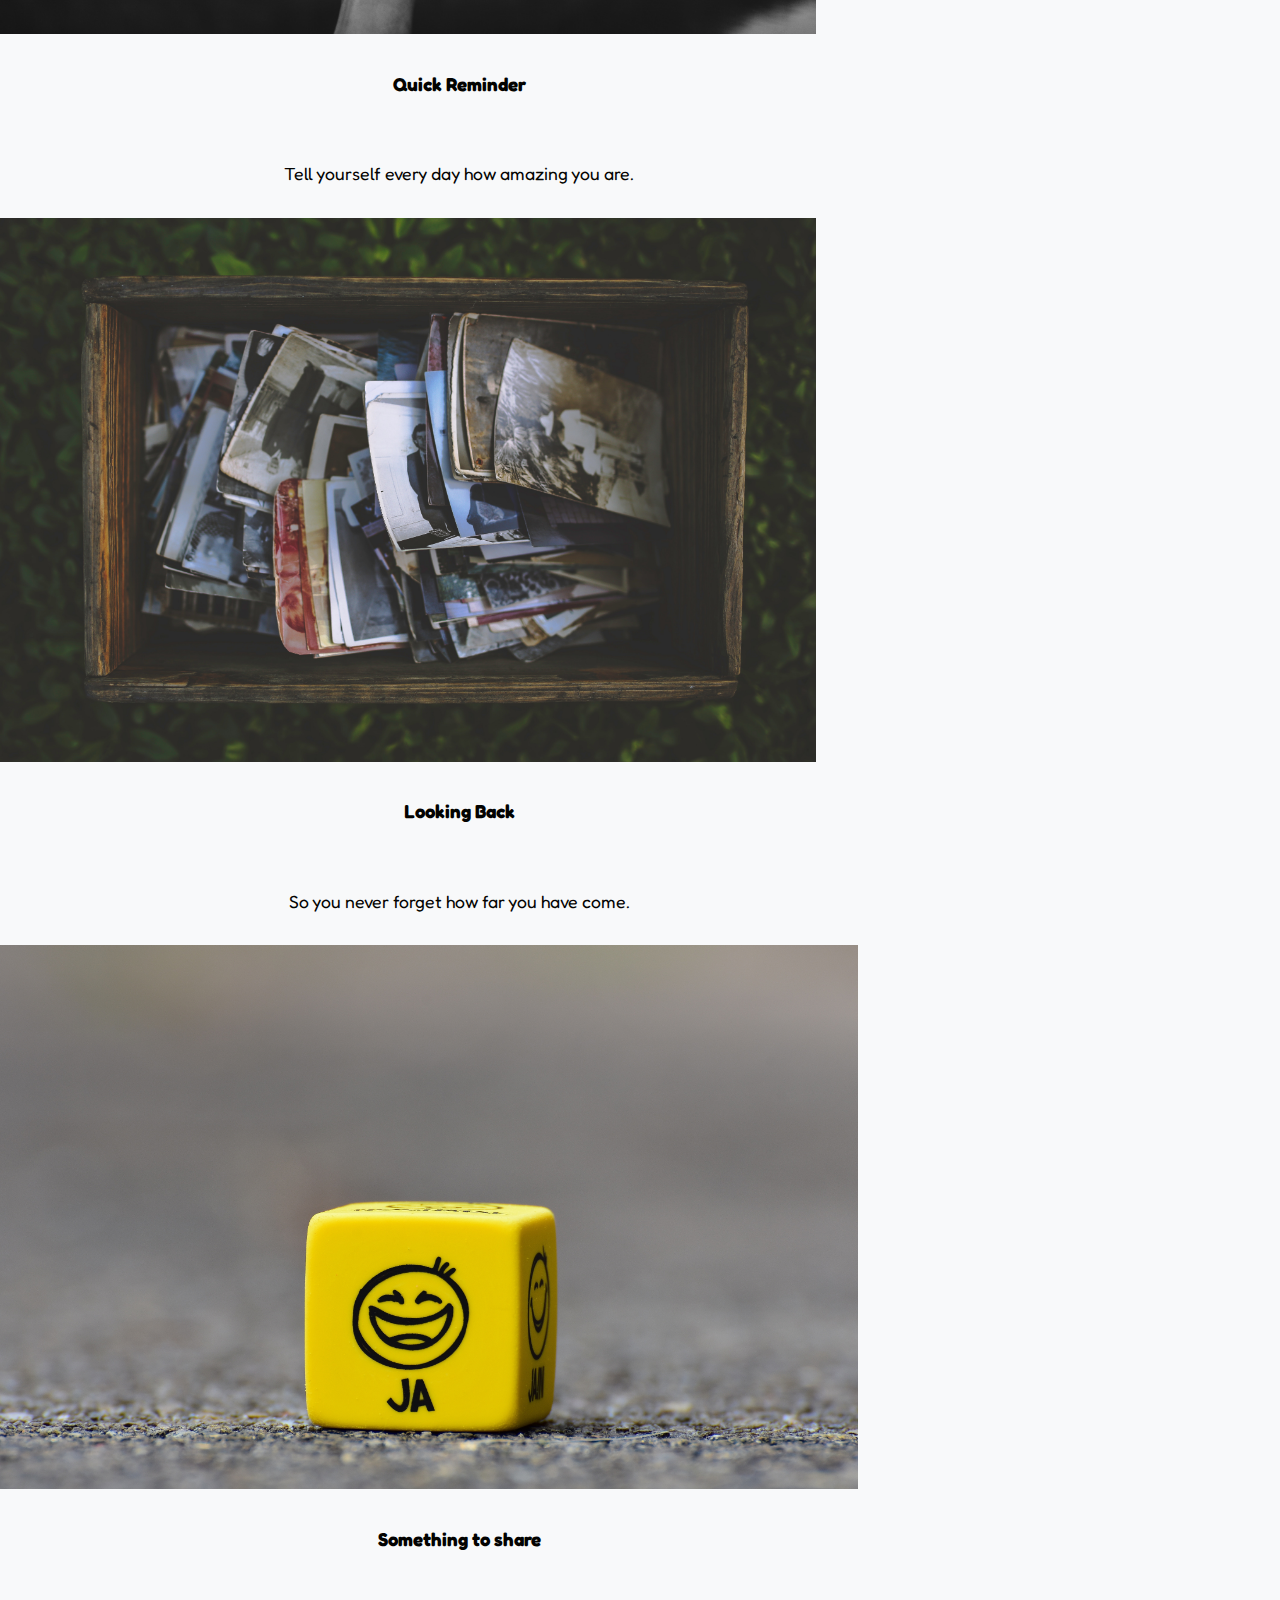
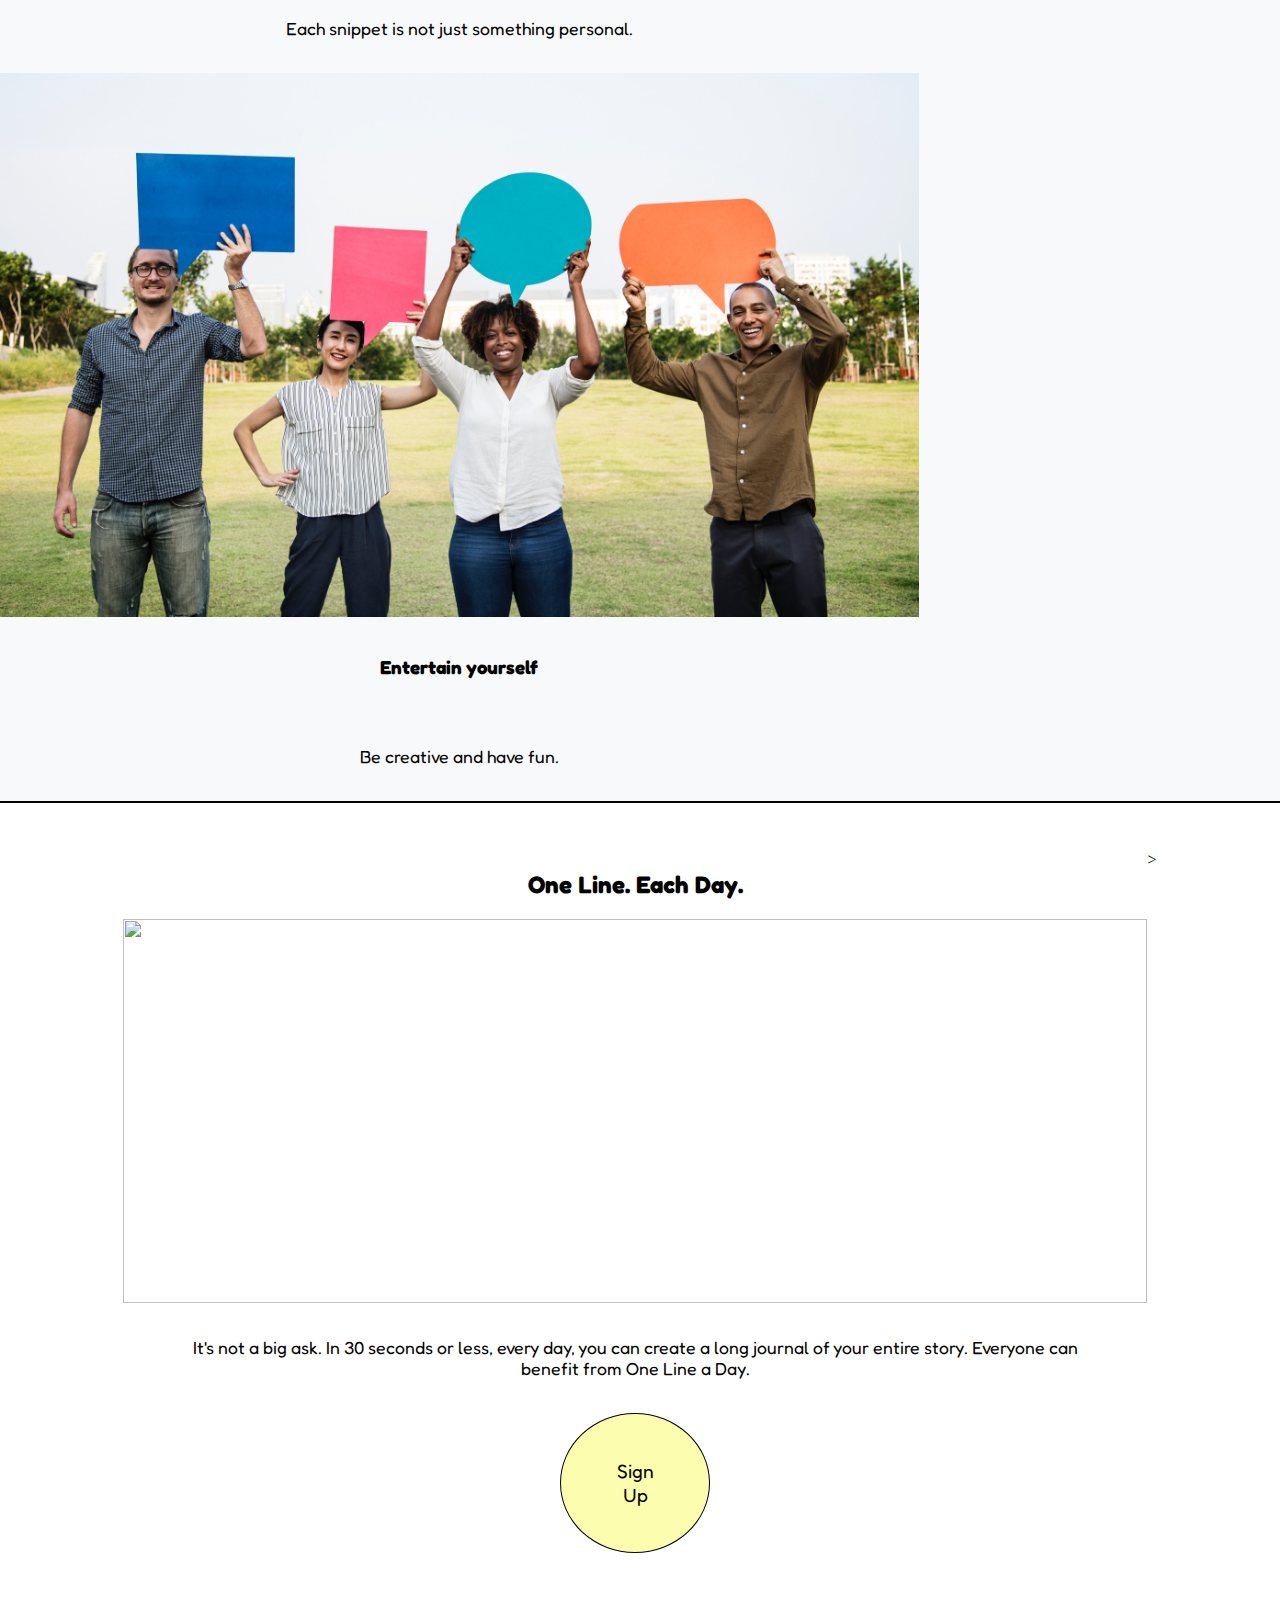
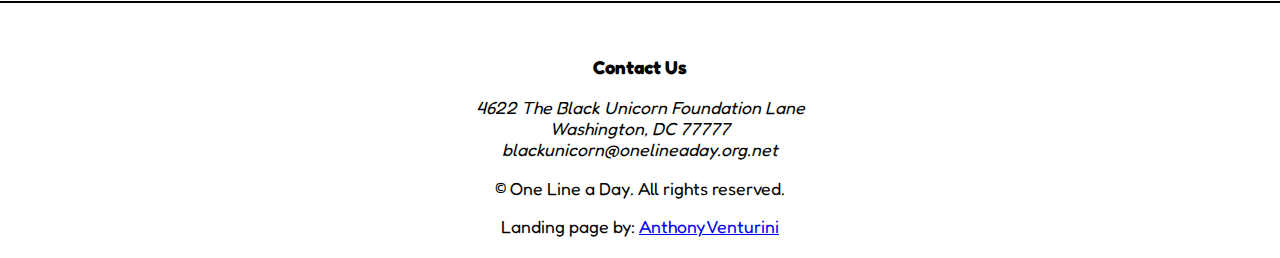
==== commit 1a8f7697: "creates event listeners that spin the button and icon" ====
--- a/index.html
+++ b/index.html
@@ -6,13 +6,17 @@
     <meta charset="utf-8">
     <meta name="viewport" content="width=device-width, initial-scale=1, user-scalable=no">
     <link href="https://fonts.googleapis.com/css?family=Fredoka+One|Muli" rel="stylesheet">
-    <link rel="stylesheet" href="https://stackpath.bootstrapcdn.com/bootstrap/4.2.1/css/bootstrap.min.css" integrity="sha384-GJzZqFGwb1QTTN6wy59ffF1BuGJpLSa9DkKMp0DgiMDm4iYMj70gZWKYbI706tWS" crossorigin="anonymous">
-    <script src="https://code.jquery.com/jquery-3.3.1.slim.min.js" integrity="sha384-q8i/X+965DzO0rT7abK41JStQIAqVgRVzpbzo5smXKp4YfRvH+8abtTE1Pi6jizo" crossorigin="anonymous"></script>
-    <script src="https://stackpath.bootstrapcdn.com/bootstrap/4.2.1/js/bootstrap.min.js" integrity="sha384-B0UglyR+jN6CkvvICOB2joaf5I4l3gm9GU6Hc1og6Ls7i6U/mkkaduKaBhlAXv9k" crossorigin="anonymous"></script>
-    <script src="https://cdnjs.cloudflare.com/ajax/libs/popper.js/1.14.6/umd/popper.min.js" integrity="sha384-wHAiFfRlMFy6i5SRaxvfOCifBUQy1xHdJ/yoi7FRNXMRBu5WHdZYu1hA6ZOblgut" crossorigin="anonymous"></script>
+    <link rel="stylesheet" href="https://stackpath.bootstrapcdn.com/bootstrap/4.2.1/css/bootstrap.min.css" integrity="sha384-GJzZqFGwb1QTTN6wy59ffF1BuGJpLSa9DkKMp0DgiMDm4iYMj70gZWKYbI706tWS"
+        crossorigin="anonymous">
+    <script src="https://cdnjs.cloudflare.com/ajax/libs/gsap/2.0.2/TweenMax.min.js"></script>
+    <script src="https://code.jquery.com/jquery-3.3.1.slim.min.js" integrity="sha384-q8i/X+965DzO0rT7abK41JStQIAqVgRVzpbzo5smXKp4YfRvH+8abtTE1Pi6jizo"
+        crossorigin="anonymous"></script>
+    <script src="https://stackpath.bootstrapcdn.com/bootstrap/4.2.1/js/bootstrap.min.js" integrity="sha384-B0UglyR+jN6CkvvICOB2joaf5I4l3gm9GU6Hc1og6Ls7i6U/mkkaduKaBhlAXv9k"
+        crossorigin="anonymous"></script>
+    <script src="https://cdnjs.cloudflare.com/ajax/libs/popper.js/1.14.6/umd/popper.min.js" integrity="sha384-wHAiFfRlMFy6i5SRaxvfOCifBUQy1xHdJ/yoi7FRNXMRBu5WHdZYu1hA6ZOblgut"
+        crossorigin="anonymous"></script>
     <link rel="stylesheet" href="./css/index2.css">
     <script src="bootstrap.js"></script>
-    <script src="index.js"></script>
 </head>
 <!-- Navigation -->
 <nav id="main-nav">
@@ -29,7 +33,7 @@
         <header>
             <h1>One Line a Day</h1>
         </header>
-        <div class="tops">
+        <div class="top">
 
             <h2>Welcome to One Line a Day</h2>
             <p>
@@ -39,55 +43,62 @@
     </section>
     <!-- Carousel Section on Desktop -->
     <div class="carousel-container">
-    <div id="carouselExampleSlidesOnly" class="carousel slide" data-ride="carousel"  data-pause="false" data-interval="3000">
-        <div class="carousel-inner">
-          <div class="carousel-item active">
-              <img src="images/pic001.jpg" class="d-block w-100" alt="...">
-              <header>
-                <h3>Daily Journal</h3>
-            </header>
-            <p>A short snippet, every day to remind yourself.
-            </p>
+        <!-- Bootstrap Carousel -->
+        <div id="carouselExampleSlidesOnly" class="carousel slide" data-ride="carousel" data-pause="false"
+            data-interval="3000">
+            <div class="carousel-item active">
+                <img src="images/pic001.jpg" class="d-block w-100" alt="...">
+                <header>
+                    <h3>Daily Journal</h3>
+                </header>
+                <p>A short snippet, every day to remind yourself.
+                </p>
             </div>
-          <div class="carousel-item">
-            <img src="images/pic002.jpg" class="d-block w-100" alt="...">
-            <header>
-                <h3></a>Quick Reminder</h3>
-            </header>
-            <p>Tell yourself every day how amazing you are.</p>
-        
-          </div>
-          <div class="carousel-item">
-            <img src="images/pic03.jpg" class="d-block w-100" alt="...">
-            <header>
-                <h3>Looking Back</h3>
-            </header>
-            <p>So you never forget how far you have come.</p>
-          </div>
-          <div class="carousel-item">
-            <img src="images/pic04.jpg" class="d-block w-100" alt="...">
-            <header>
-                <h3>Something to share</h3>
-            </header>
-            <p>Each snippet is not just something personal.
-            </p>
-          </div>
-          <div class="carousel-item">
-            <img src="images/pic05.jpg" class="d-block w-100" alt="...">
-            <header>
-                <h3>Entertain yourself</h3>
-            </header>
-            <p>Be creative and have fun.</p>
+            <div class="carousel-item">
+                <img src="images/pic002.jpg" class="d-block w-100" alt="...">
+                <header>
+                    <h3></a>Quick Reminder</h3>
+                </header>
+                <p>Tell yourself every day how amazing you are.</p>
+
+            </div>
+            <div class="carousel-item">
+                <img src="images/pic03.jpg" class="d-block w-100" alt="...">
+                <header>
+                    <h3>Looking Back</h3>
+                </header>
+                <p>So you never forget how far you have come.</p>
+            </div>
+            <div class="carousel-item">
+                <img src="images/pic04.jpg" class="d-block w-100" alt="...">
+                <header>
+                    <h3>Something to share</h3>
+                </header>
+                <p>Each snippet is not just something personal.
+                </p>
+            </div>
+            <div class="carousel-item">
+                <img src="images/pic05.jpg" class="d-block w-100" alt="...">
+                <header>
+                    <h3>Entertain yourself</h3>
+                </header>
+                <p>Be creative and have fun.</p>
+            </div>
         </div>
-        </div>
-      </div>
+        <!-- End Bootstrap Carousel -->
     </div>
+    <!-- End Carousel Div -->
+
+    <!-- //Bottom Section// -->
     <div class="bottom-section">
-        <!-- Aricle Section on Mobile -->
+
+        <!-- Article Section -->
         <section class="article-section">
+
+            <!-- Reel -->
             <div class="reel" style="overflow: visible; transform: translate(-4px, 0px);">
 
-                <article class="">
+                <article class="item item-selected">
                     <img src="images/pic001.jpg" alt=""></a>
                     <header>
                         <h3>Daily Journal</h3>
@@ -96,7 +107,7 @@
                     </p>
                 </article>
 
-                <article class="">
+                <article class="item">
                     <img src="images/pic002.jpg" alt=""></a>
                     <header>
                         <h3><a href="#"></a>Quick Reminder</h3>
@@ -104,7 +115,7 @@
                     <p>Tell yourself every day how amazing you are.</p>
                 </article>
 
-                <article class="">
+                <article class="item">
                     <img src="images/pic03.jpg" alt="">
                     <header>
                         <h3>Looking Back</h3>
@@ -112,7 +123,7 @@
                     <p>So you never forget how far you have come.</p>
                 </article>
 
-                <article class="">
+                <article class="item">
                     <img src="images/pic04.jpg" alt="">
                     <header>
                         <h3>Entertain yourself</h3>
@@ -120,7 +131,7 @@
                     <p>Be creative and have fun.</p>
                 </article>
 
-                <article class="">
+                <article class="item">
                     <img src="images/pic05.jpg" alt="">
                     <header>
                         <h3>Something to share</h3>
@@ -130,30 +141,34 @@
                 </article>
 
             </div>
+            <!-- End Reel -->
+
             <span class="forward" style=""></span><span class="backward" style=""></span>
         </section>
-        <div class="wrapper">
+        <!-- End Article Section -->
+    </div>
+    <!-- End Bottom Section -->
 
-            <article>
-                <h2>One Line. Each Day.</h2>
-                <img src="images/pic06.jpg" alt="">
+    <!-- Wrapper for bottom picture -->
+    <div class="wrapper">
 
+        <!-- Div for Featured Photo -->
+        <div class="featured">
+            <h2>One Line. Each Day.</h2>
+            <img src="images/pic06.jpg" alt="">
+            <p>
+                It's not a big ask. In 30 seconds or less, every day, you can create
+                a long journal of your entire story.
 
-                <p>
-                    It's not a big ask. In 30 seconds or less, every day, you can create
-                    a long journal of your entire story.
-
-                    Everyone can benefit from One Line a Day. 
-                </p>
-                <button>
-                    <a href="#" class="button">Sign Up</a>
-                </button>
-            </article>
-
-        </div>
-
+                Everyone can benefit from One Line a Day.
+            </p>
+            <button>
+                <a href="#" class="button">Sign Up</a>
+            </button>
+        </div>>
+        <!-- End Featured Photo Div -->
     </div>
-
+    <!-- End Wrapper -->
 
     <div class="bottom">
         <!-- Contact -->
@@ -179,4 +194,6 @@
     </div>
 
 </body>
+<script src="index.js"></script>
+
 </html>--- a/css/index2.css
+++ b/css/index2.css
@@ -79,7 +79,7 @@
 body #banner header {
   width: 80%;
 }
-body #banner .tops {
+body #banner .top {
   width: 80%;
 }
 body .carousel-container {
@@ -231,54 +231,56 @@
   font-size: 0.75rem;
   padding: 0.3rem;
 }
-body .bottom-section .wrapper {
+body .wrapper {
   display: flex;
   justify-content: center;
   border-bottom: 2px solid #030301;
 }
-body .bottom-section .wrapper article {
+body .wrapper .featured {
   display: flex;
   justify-content: center;
   flex-wrap: wrap;
   width: 80%;
 }
-body .bottom-section .wrapper article img {
+body .wrapper .featured img {
   width: 100%;
   height: 15rem;
 }
 @media (min-width: 500px) {
-  body .bottom-section .wrapper article img {
+  body .wrapper .featured img {
     height: 20rem;
   }
 }
 @media (min-width: 800px) {
-  body .bottom-section .wrapper article img {
+  body .wrapper .featured img {
     height: 24rem;
   }
 }
-body .bottom-section .wrapper article button {
+body .wrapper .featured button {
   border: 1px solid #030301;
-  border-radius: 100px;
-  padding: 15px;
+  border-radius: 50%;
+  padding: 35px;
   margin-bottom: 3rem;
-  width: 50%;
-  background-color: #FCFDAF;
-}
-@media (min-width: 500px) {
-  body .bottom-section .wrapper article button {
-    width: 30%;
-  }
-}
-body .bottom-section .wrapper article button a {
+  width: 40%;
+  background-color: #FCFDAF;
+}
+@media (min-width: 500px) {
+  body .wrapper .featured button {
+    width: 150px;
+    border-radius: 50%;
+    padding: 45px;
+  }
+}
+body .wrapper .featured button a {
   font-size: 1.2rem;
   color: #030301;
   text-decoration: none;
 }
-body .bottom-section .wrapper article button:hover {
+body .wrapper .featured button:hover {
   cursor: pointer;
   background-color: #FF4365;
 }
-body .bottom-section .wrapper article p {
+body .wrapper .featured p {
   width: 90%;
   padding: 1rem;
 }
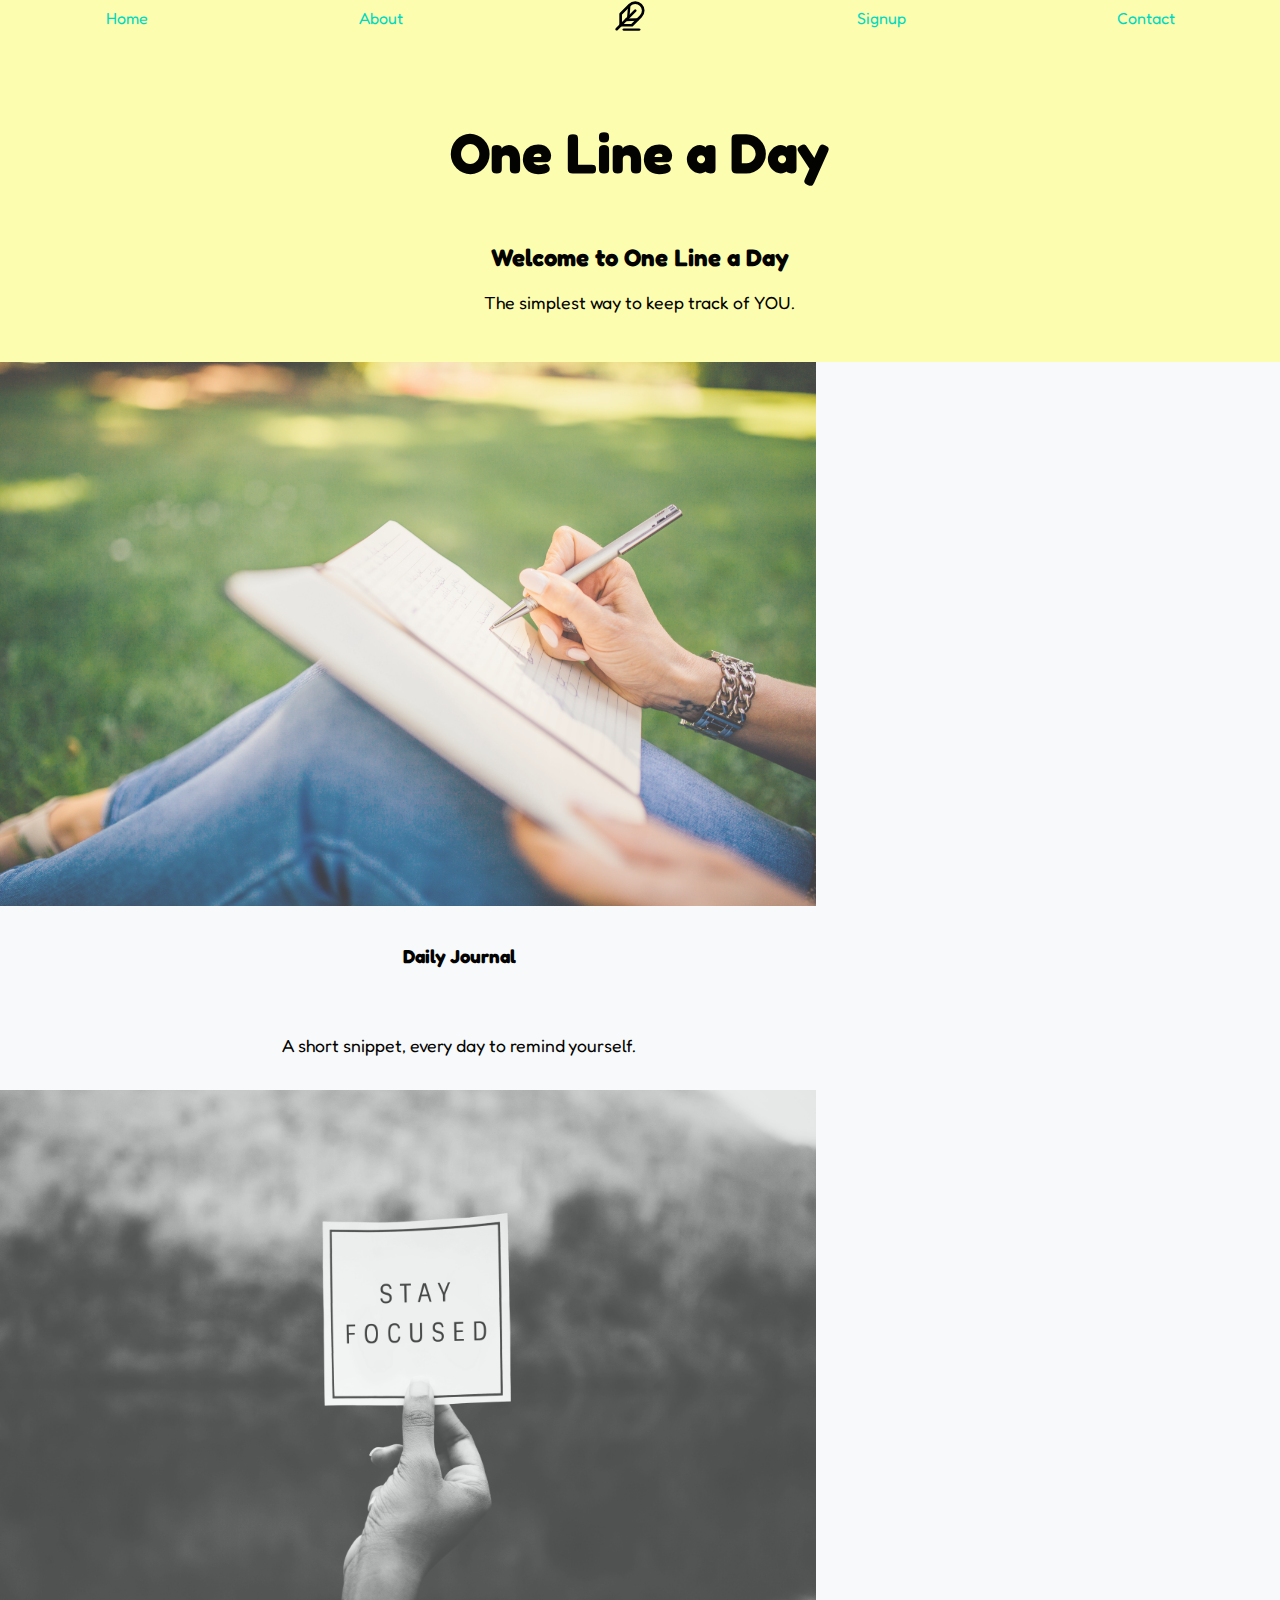
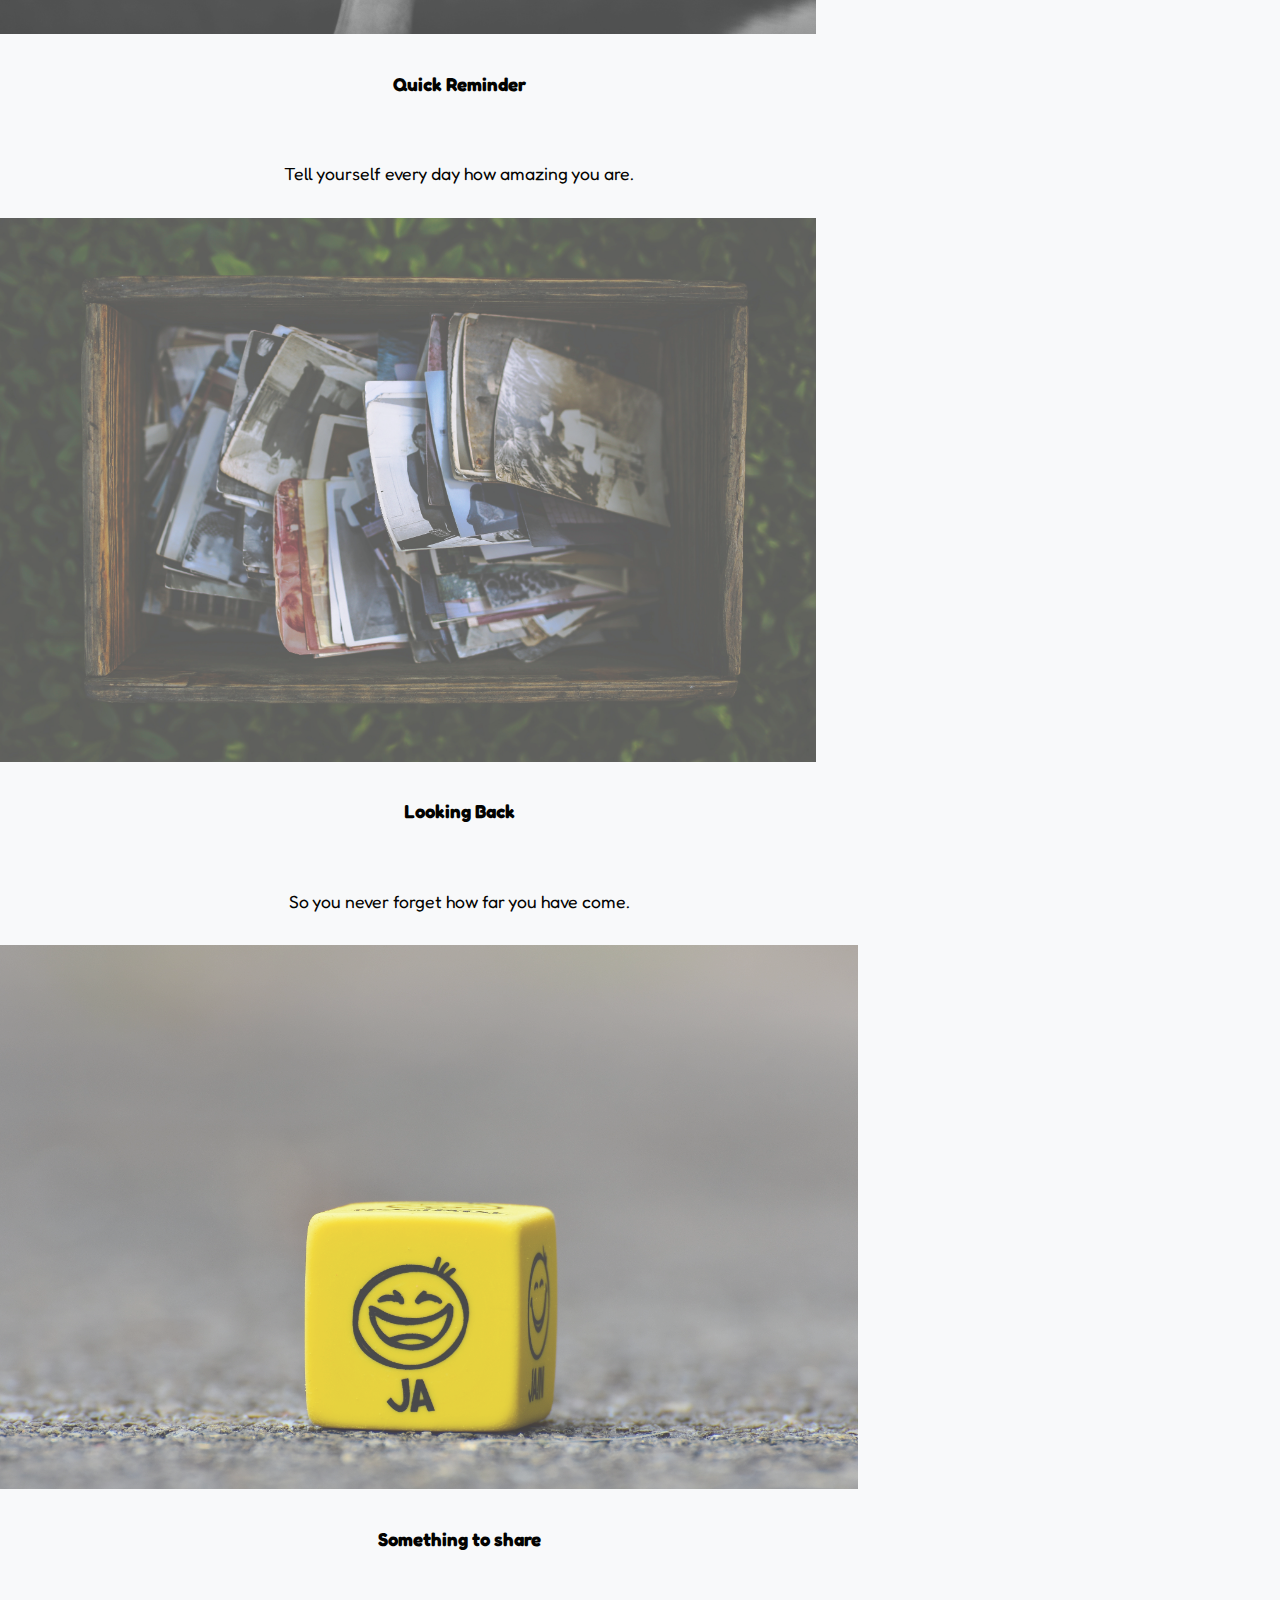
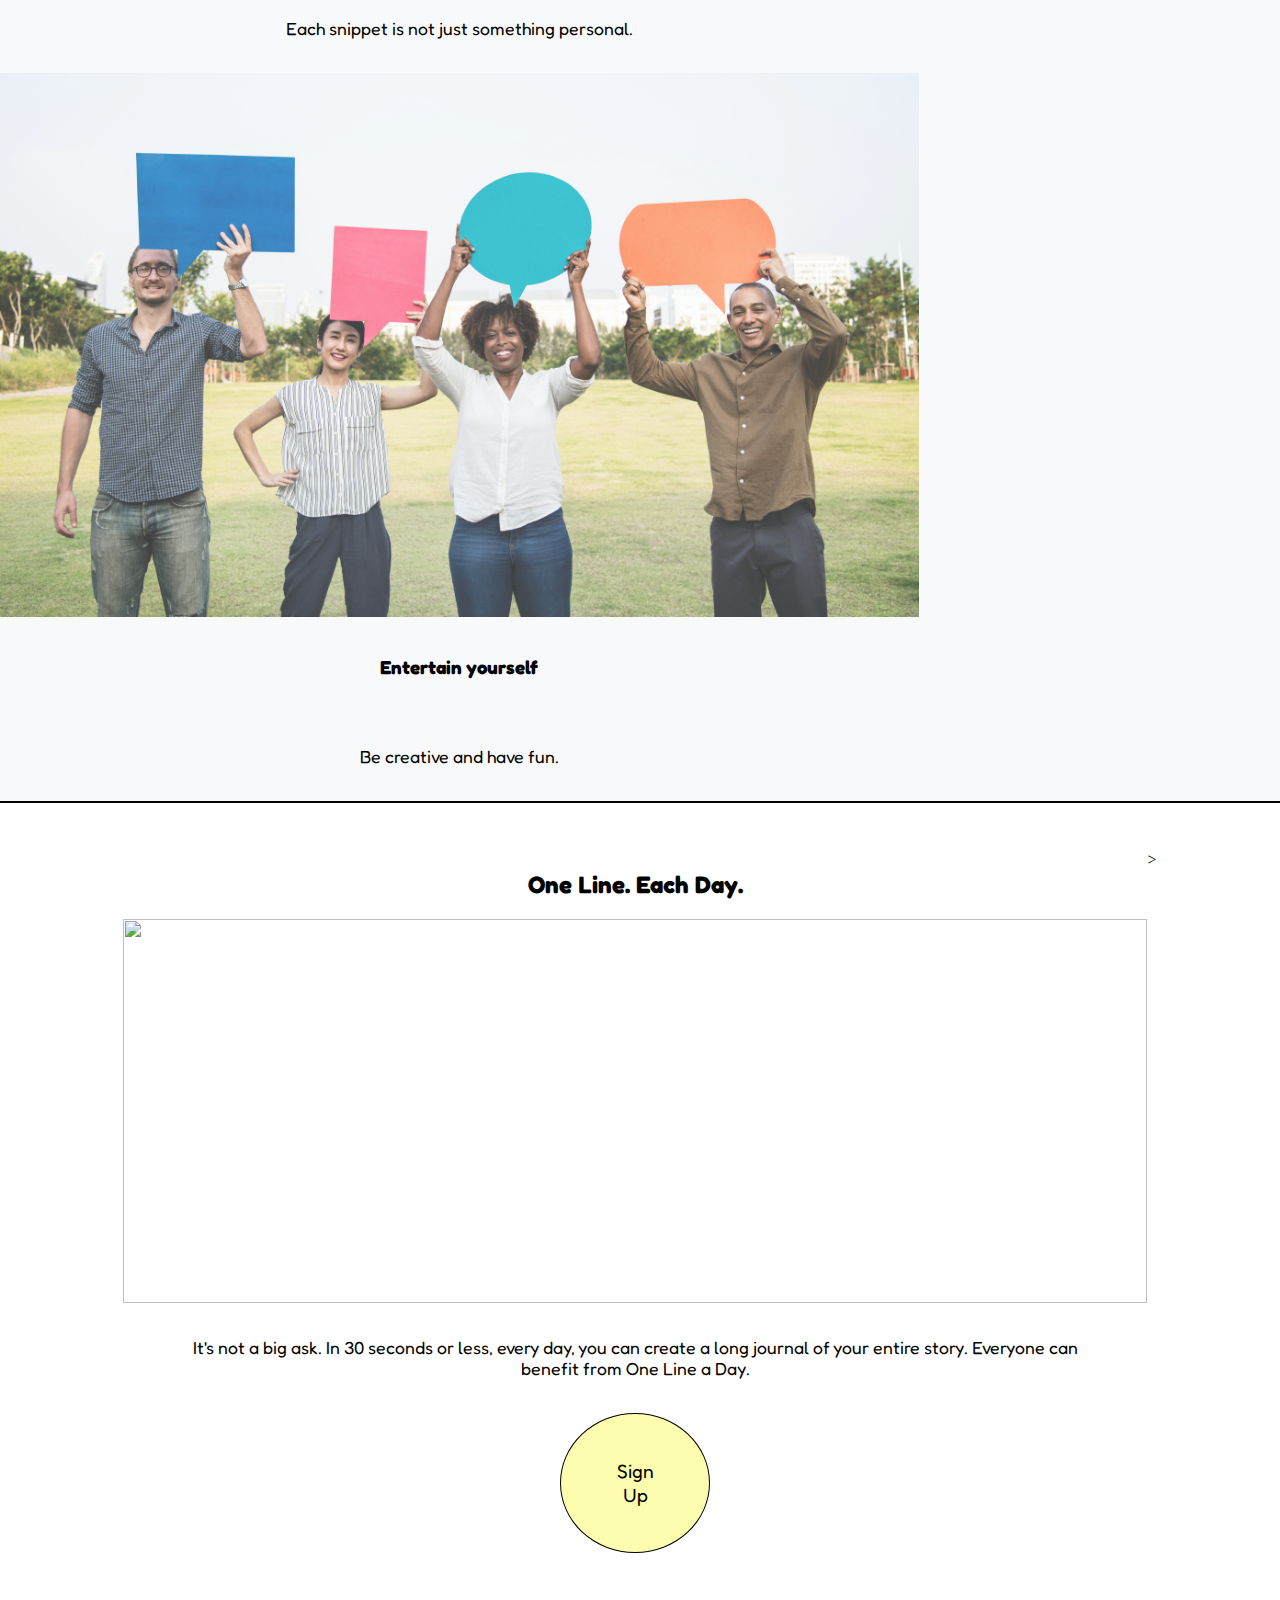
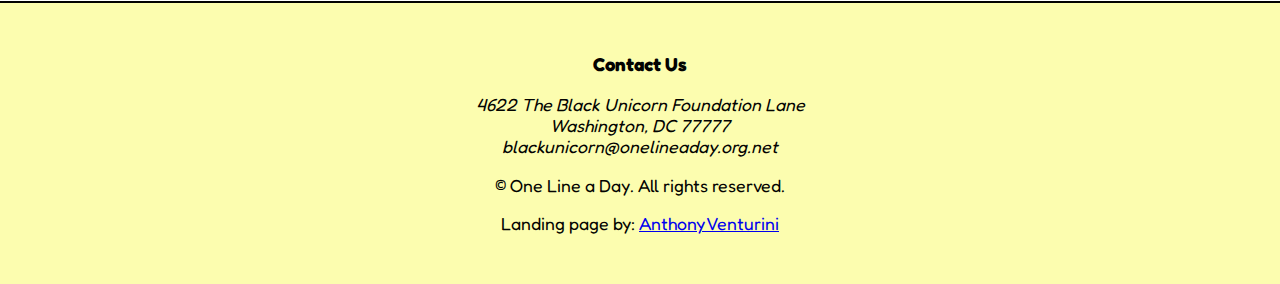
==== commit 6b4f9158: "Adds a .map method, which adds some opacity to the images" ====
--- a/index.html
+++ b/index.html
@@ -47,7 +47,7 @@
         <div id="carouselExampleSlidesOnly" class="carousel slide" data-ride="carousel" data-pause="false"
             data-interval="3000">
             <div class="carousel-item active">
-                <img src="images/pic001.jpg" class="d-block w-100" alt="...">
+                <img src="images/pic001.jpg" class="d-block w-100 slide-image" alt="...">
                 <header>
                     <h3>Daily Journal</h3>
                 </header>
@@ -55,7 +55,7 @@
                 </p>
             </div>
             <div class="carousel-item">
-                <img src="images/pic002.jpg" class="d-block w-100" alt="...">
+                <img src="images/pic002.jpg" class="d-block w-100 slide-image" alt="...">
                 <header>
                     <h3></a>Quick Reminder</h3>
                 </header>
@@ -63,14 +63,14 @@
 
             </div>
             <div class="carousel-item">
-                <img src="images/pic03.jpg" class="d-block w-100" alt="...">
+                <img src="images/pic03.jpg" class="d-block w-100 slide-image" alt="...">
                 <header>
                     <h3>Looking Back</h3>
                 </header>
                 <p>So you never forget how far you have come.</p>
             </div>
             <div class="carousel-item">
-                <img src="images/pic04.jpg" class="d-block w-100" alt="...">
+                <img src="images/pic04.jpg" class="d-block w-100 slide-image" alt="...">
                 <header>
                     <h3>Something to share</h3>
                 </header>
@@ -78,7 +78,7 @@
                 </p>
             </div>
             <div class="carousel-item">
-                <img src="images/pic05.jpg" class="d-block w-100" alt="...">
+                <img src="images/pic05.jpg" class="d-block w-100 slide-image" alt="...">
                 <header>
                     <h3>Entertain yourself</h3>
                 </header>
@@ -99,7 +99,7 @@
             <div class="reel" style="overflow: visible; transform: translate(-4px, 0px);">
 
                 <article class="item item-selected">
-                    <img src="images/pic001.jpg" alt=""></a>
+                    <img class='slide-image' src="images/pic001.jpg" alt=""></a>
                     <header>
                         <h3>Daily Journal</h3>
                     </header>
@@ -108,7 +108,7 @@
                 </article>
 
                 <article class="item">
-                    <img src="images/pic002.jpg" alt=""></a>
+                    <img class='slide-image' src="images/pic002.jpg" alt=""></a>
                     <header>
                         <h3><a href="#"></a>Quick Reminder</h3>
                     </header>
@@ -116,7 +116,7 @@
                 </article>
 
                 <article class="item">
-                    <img src="images/pic03.jpg" alt="">
+                    <img class='slide-image' src="images/pic03.jpg" alt="">
                     <header>
                         <h3>Looking Back</h3>
                     </header>
@@ -124,7 +124,7 @@
                 </article>
 
                 <article class="item">
-                    <img src="images/pic04.jpg" alt="">
+                    <img class='slide-image' src="images/pic04.jpg" alt="">
                     <header>
                         <h3>Entertain yourself</h3>
                     </header>
@@ -132,7 +132,7 @@
                 </article>
 
                 <article class="item">
-                    <img src="images/pic05.jpg" alt="">
+                    <img class='slide-image' src="images/pic05.jpg" alt="">
                     <header>
                         <h3>Something to share</h3>
                     </header>
--- a/css/index2.css
+++ b/css/index2.css
@@ -299,8 +299,7 @@
   padding: 1.5rem;
 }
 body .bottom {
-  margin-top: 2rem;
-  padding: 0.2rem;
-  display: flex;
-  justify-content: center;
-}
+  padding: 2rem;
+  display: flex;
+  justify-content: center;
+}
